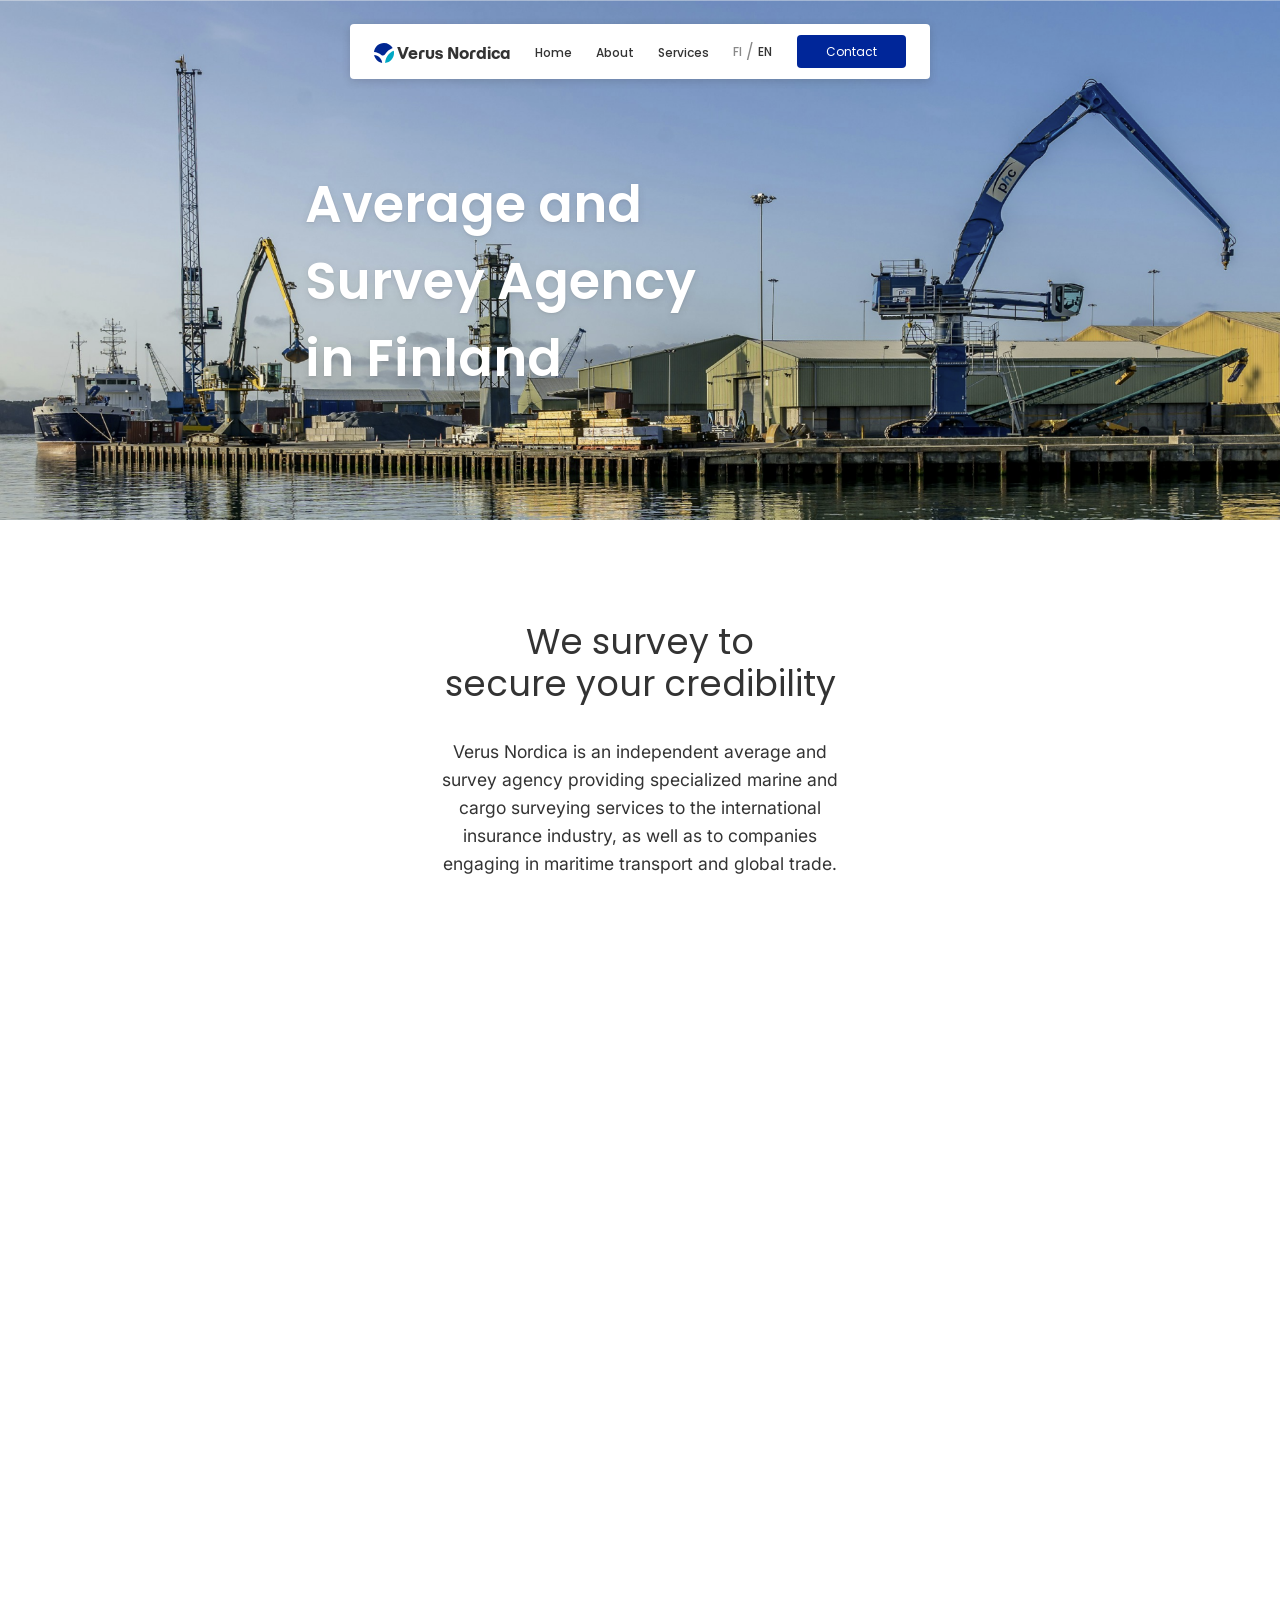
==== index.html @ 5bbdd9f4 "Update Translation Button" ====
<!doctype html>
<html lang="en">

<head>
  <meta charset="UTF-8" />
  <meta name="viewport" content="width=device-width, initial-scale=1.0" />
  <title>Verus Nordica</title>
  <link rel="icon" type="image/x-icon" href="assets/favicon.ico" />
  <link
    href="https://fonts.googleapis.com/css2?family=Inter:wght@400;500;600;700&family=Momo+Trust+Display:wght@400;500;600;700&family=Poppins:wght@200;300;400;500;600;700;800;900&display=swap"
    rel="stylesheet" />
  <link rel="stylesheet" href="styles.css" />
  <script src="js/translations.js"></script>
</head>

<body class="body-main">
  <!-- MOBILE TOP BAR -->
  <div class="mobile-top-bar">
    <span class="mobile-brand">
      <img src="assets/logo.svg" alt="Logo Icon" class="logo-img" />
      <span class="brand-poppins">Verus Nordica</span>
    </span>
    <button class="mobile-menu-toggle" aria-label="Open navigation">
      &#9776;
    </button>
  </div>
  <!-- MOBILE NAVIGATION OVERLAY -->
  <div class="mobile-nav-overlay" id="mobileNavOverlay">
    <div class="mobile-nav-content">
      <button class="mobile-nav-close" aria-label="Close navigation">
        <svg width="36" height="36" viewBox="0 0 36 36" fill="none" xmlns="http://www.w3.org/2000/svg">
          <line x1="10" y1="10" x2="26" y2="26" stroke="white" stroke-width="2" stroke-linecap="round" />
          <line x1="26" y1="10" x2="10" y2="26" stroke="white" stroke-width="2" stroke-linecap="round" />
        </svg>
      </button>
      <ul class="mobile-nav-links">
        <li><a href="index.html" class="mobile-nav-link" data-i18n="nav.home">Home</a></li>
        <li><a href="about.html" class="mobile-nav-link" data-i18n="nav.about">About</a></li>
        <li><a href="services.html" class="mobile-nav-link" data-i18n="nav.services">Services</a></li>
        <li><a href="contact.html" class="mobile-nav-link" data-i18n="nav.contact">Contact</a></li>
        <li class="language-toggle"><a href="#" class="mobile-nav-link" data-lang-toggle="true"
            data-lang="fi">FI</a><span class="lang-divider">/</span><a href="#" class="mobile-nav-link"
            data-lang-toggle="true" data-lang="en">EN</a></li>
      </ul>
    </div>
  </div>
  <!-- DESKTOP NAVIGATION -->
  <nav class="navbar">
    <span class="navbar-brand">
      <img src="assets/logo.svg" alt="Logo Icon" class="logo-img" />
      <span class="brand-poppins">Verus Nordica</span>
    </span>
    <ul class="navbar-links">
      <li><a href="index.html" class="active-link" data-i18n="nav.home">Home</a></li>
      <li><a href="about.html" data-i18n="nav.about">About</a></li>
      <li><a href="services.html" data-i18n="nav.services">Services</a></li>
      <li class="language-toggle"><a href="#" data-lang-toggle="true" data-lang="fi">FI</a><span
          class="lang-divider">/</span><a href="#" data-lang-toggle="true" data-lang="en">EN</a></li>
    </ul>
    <a href="contact.html" class="navbar-contact" data-i18n="nav.contact">Contact</a>
  </nav>

  <!-- HERO SECTION -->
  <section class="hero-image-wrapper" id="top">
    <img src="assets/picture.png" alt="Top Image" class="hero-image" />
    <div class="hero-text-overlay">
      <span class="hero-text" data-i18n="index.heroText">
        Average and<br />
        Survey Agency<br />
        in Finland
      </span>
    </div>
  </section>

  <!-- ABOUT SECTION -->
  <section class="main-body-text" id="about">
    <h1 style="text-align: center" data-i18n="index.aboutTitle">
      We survey to<br />
      secure your credibility
    </h1>
    <p class="about-centered-text" data-i18n="index.aboutIntro">
      Verus Nordica is an independent average and<br />
      survey agency providing specialized marine and<br />
      cargo surveying services to the international<br />
      insurance industry, as well as to companies<br />
      engaging in maritime transport and global trade.
    </p>
    <p data-i18n="index.aboutContent">
      We act as independent surveyors for the benefit <br />
      of our principals, delivering impartial and<br />
      professional assessments
    </p>
    <a href="about.html" class="see-more-btn" style="display: inline-flex; align-items: center; text-decoration: none"
      data-i18n="index.seeMore">
      See More
      <span class="see-more-arrow-wrapper">
        <svg class="see-more-arrow" xmlns="http://www.w3.org/2000/svg" width="18" height="18" viewBox="0 0 24 24"
          fill="none" stroke="#002699" stroke-width="1.7" stroke-linecap="round" stroke-linejoin="round">
          <polyline points="8 5 16 12 8 19" />
        </svg>
      </span>
    </a>
  </section>

  <!-- SERVICES SECTION -->
  <section class="services-section" id="services">
    <h2 data-i18n="index.servicesTitle">Services</h2>
    <p class="services-subtitle" data-i18n="index.servicesSubtitle">
      Experienced professionals offer a wide range of average and survey
      agency services.
    </p>
    <div class="services-list">
      <!-- Service Card 1 -->
      <div class="service-card">
        <img src="assets/image1.png" alt="Survey" class="service-img" />
        <div class="service-info">
          <div class="service-title" data-i18n="services.service1Title">Inspection and Supervision</div>
          <div class="service-desc" data-i18n="services.service1Desc">
            Professional and independent inspection and supervision services
            for cargo and vessel operations. In addition, verify cargo
            condition and quantity prior to loading and offer real-time
            supervision during loading and unloading operations.
          </div>
        </div>
      </div>
      <!-- Service Card 2 -->
      <div class="service-card">
        <div class="service-info">
          <div class="service-title" data-i18n="services.service2Title">Survey</div>
          <div class="service-desc" data-i18n="services.service2Desc">
            Perform comprehensive marine surveys, including: Marine Cargo
            Surveys, P&I (Protection & Indemnity) Surveys, H&M (Hull &
            Machinery) Surveys, Loss Prevention Surveys, Condition Appraisals,
            Casualty Surveys.
          </div>
        </div>
        <img src="assets/image2.png" alt="Inspection" class="service-img" />
      </div>
      <!-- Service Card 3 -->
      <div class="service-card">
        <img src="assets/image3.png" alt="Claims Management" class="service-img" />
        <div class="service-info">
          <div class="service-title" data-i18n="services.service3Title">Claims Management</div>
          <div class="service-desc" data-i18n="services.service3Desc">
            Provide full claims management services, including: Claims
            Settlement, Claims Consulting, Recovery and Subrogation, Salvage
            Sales.
          </div>
        </div>
      </div>
      <!-- Service Card 4 -->
      <div class="service-card">
        <div class="service-info">
          <div class="service-title" data-i18n="services.service4Title">Drug and Alcohol Testing</div>
          <div class="service-desc" data-i18n="services.service4Desc">
            Drug and alcohol testing services for the maritime and transport
            industries. Testing is conducted on-site at shipyards, ports,
            terminals and other operational locations. Services include
            pre-employment screening, random testing and post-incident testing.
          </div>
        </div>
        <img src="assets/image4.png" alt="Drug and Alcohol Testing" class="service-img" />
      </div>
    </div>
    <!-- See More Button -->
    <div class="services-more-btn-wrapper">
      <a href="services.html" class="services-more-btn" style="
            display: inline-flex;
            align-items: center;
            text-decoration: none;
          " data-i18n="index.seeMore">
        See More
        <span class="see-more-arrow-wrapper">
          <svg class="see-more-arrow" xmlns="http://www.w3.org/2000/svg" width="18" height="18" viewBox="0 0 24 24"
            fill="none" stroke="#002699" stroke-width="1.7" stroke-linecap="round" stroke-linejoin="round">
            <polyline points="8 5 16 12 8 19" />
          </svg>
        </span>
      </a>
    </div>
  </section>

  <!-- Footer -->
  <div id="footer-container"></div>
  <script src="js/footer.js"></script>

  <!-- Mobile Menu Script -->
  <script src="js/script.js"></script>
</body>

</html>
---- styles.css ----
/*
====================================================
 Verus-Nordica Main Stylesheet
====================================================

 TABLE OF CONTENTS
 1. General Resets & Utilities
 2. Layout & Structure
 3. Navigation Bar
 4. Hero Section
 5. About Section
 6. Services Section
 7. Feedback Section
 8. Contact Section
 9. Footer
10. Mobile & Responsive Styles
====================================================
*/

.contact-intro-merged {
  max-width: 600px;
  margin-left: auto;
  margin-right: auto;
  text-align: left;
}

.contact-form input.invalid-field,
.contact-form textarea.invalid-field {
  border-color: #d93025 !important;
  box-shadow: inset 0 0 0 1px #d93025;
  background: #fff3f3 !important;
}

.contact-form .field-wrapper {
  position: relative;
}

.contact-form .field-checkmark {
  position: absolute;
  right: 1rem;
  top: 2.4rem;
  font-size: 1rem;
  color: #0f9d58;
  opacity: 0;
  transition: opacity 0.2s ease;
  pointer-events: none;
}

.contact-form input.valid-field,
.contact-form textarea.valid-field {
  box-shadow: inset 0 0 0 1px #0f9d58;
}

.contact-form input.valid-field+.field-checkmark,
.contact-form textarea.valid-field+.field-checkmark {
  opacity: 1;
}

html,
body {
  max-width: 100vw;
  overflow-x: hidden !important;
  box-sizing: border-box;
}

*,
*::before,
*::after {
  box-sizing: inherit;
}

/* ================= 2. Layout & Structure ================= */

@media (max-width: 770px) {
  .contact-info {
    text-align: left !important;
    margin-left: 3.5vw !important;
  }
}

/* ================= 3. Navigation Bar ================= */
.navbar {
  height: 55px;
  align-items: center;
  position: fixed;
  top: 0;
  left: 50%;
  transform: translateX(-50%);
  width: 100%;
  max-width: 580px;
  display: flex;
  justify-content: space-between;
  background: rgba(255, 255, 255);
  padding: 0 1.5rem;
  z-index: 1000;
  border-radius: 4px;
  box-shadow: 0 2px 8px rgba(51, 51, 51, 0.2);
  margin-top: 1.5rem;
}

.navbar-brand {
  font-weight: 700;
  font-size: 1rem;
  margin-top: 0.3rem;
}

.navbar-links {
  display: flex;
  gap: 2rem;
  list-style: none;
  margin: 0;
  padding: 0;
}

.navbar-links li a {
  color: #333333;
  text-decoration: none;
  font-family: "Poppins", "Inter", Arial, Helvetica, sans-serif;
  font-weight: 450;
  font-size: 0.75rem;
  transition:
    background 0.2s,
    color 0.2s;
}

.navbar-lang {
  color: #888;
  font-size: 1.1rem;
  margin-left: 2rem;
  margin-right: 1rem;
  font-weight: 400;
}

.navbar-contact {
  background: #002699;
  color: #fff !important;
  font-weight: 400;
  border: none;
  border-radius: 4px;
  padding: 0.45rem 1.8rem;
  font-size: 1rem;
  text-decoration: none;
  transition: background 0.2s;
  display: inline-block;
}

.navbar-contact:hover {
  background: #012182;
}

.navbar-links li.language-toggle,
.mobile-nav-links li.language-toggle {
  display: flex;
  align-items: center;
  gap: 0.25rem;
}

.navbar-links li.language-toggle a,
.mobile-nav-links li.language-toggle a {
  color: #888;
  font-weight: 500;
}

.navbar-links li.language-toggle a.active,
.mobile-nav-links li.language-toggle a.active {
  color: #333333;
}

.mobile-nav-links li.language-toggle a.active {
  color: #ffffff;
}

.navbar-links li.language-toggle a.inactive,
.mobile-nav-links li.language-toggle a.inactive {
  color: #888;
}

.navbar-links li.language-toggle .lang-divider,
.mobile-nav-links li.language-toggle .lang-divider {
  color: #888;
}

.navbar ul {
  list-style: none;
  margin: 0;
  padding: 0;
  display: flex;
  gap: 1.5rem;
}

.navbar a {
  font-size: 0.75rem;
  font-weight: 400;
  transition: color 0.2s;
}

/* ...existing code... */

@media (max-width: 430px) {
  .contact-intro-merged {
    display: flex;
    flex-direction: column;
    gap: 0.7rem;
    margin-bottom: 1.5rem !important;
  }

  .contact-intro-1,
  .contact-intro-2 {
    display: block;
  }

  .contact-info {
    text-align: left !important;
    margin-left: 3.5vw !important;
  }
}

/* ================= 4. Hero Section ================= */
.hero-image-wrapper {
  position: relative;
  width: 100%;
  max-width: 100%;
  min-width: 0;
  display: block;
  margin: 0 0 2.5rem 0;
  padding: 0;
  overflow: hidden;
  box-sizing: border-box;
  min-height: 420px;
  background: #eaf1f6;
}

.hero-image {
  width: 100%;
  height: clamp(220px, 55vw, 775px);
  object-fit: cover;
  display: block;
  box-sizing: border-box;
}

.hero-text-overlay {
  position: absolute;
  top: 30%;
  left: 30vw;
  transform: translateX(-15%);
  width: 60vw;
  text-align: left;
  max-width: 700px;
  z-index: 5;
  pointer-events: none;
}

.hero-text-overlay span {
  display: inline-block;
  color: #fff;
  font-size: clamp(2rem, 4vw, 3.5rem);
  font-weight: 600;
  padding: 0.2em 0.5em;
  text-align: left;
  word-break: break-word;
  box-sizing: border-box;
  text-shadow:
    0 2px 8px rgba(51, 51, 51, 0.1),
    0 1px 2px rgba(51, 51, 51, 0.1);
}

/* ...existing code... */

/* Ensure main content grows to fill space so footer stays at bottom */
.contact-main {
  flex: 1 0 auto;
}

/* ================= 5. About Section ================= */
.about-centered-text {
  text-align: center;
  max-width: 900px;
  margin: 0 auto 1.5rem auto;
  font-size: 1.35rem;
  line-height: 1.3;
  font-family: "Inter", "Poppins", Arial, Helvetica, sans-serif;
}

/* ...existing code... */

/* Make send-message arrow white on hover */
.send-message-btn:hover .see-more-arrow {
  stroke: #fff !important;
}

/* ================= 6. Services Section ================= */
.services-section {
  background: #ecf8ff;
  position: relative;
  padding: 5rem 0;
  margin: 0;
  width: 100%;
  z-index: 1;
}

.services-section h2,
.services-subtitle {
  max-width: 900px;
  margin-left: auto;
  margin-right: auto;
  text-align: left;
  margin-top: 0;
  box-sizing: border-box;
  padding-left: 0.8rem;
}

.services-section h2 {
  font-size: 2.2rem;
  font-weight: 400;
  margin-bottom: 1.2rem;
  color: #333;
}

.services-subtitle {
  font-size: 1.1rem;
  color: #444;
  margin-bottom: 2rem;
}

.services-list {
  display: flex;
  flex-direction: column;
  gap: 1.5rem;
  max-width: 900px;
  margin: 0 auto 2.5rem auto;
  width: 100%;
  box-sizing: border-box;
}

.service-card {
  background: #fff;
  border-radius: 5px;
  box-shadow: 0 2px 16px 0 rgba(0, 0, 0, 0.07);
  display: flex;
  align-items: center;
  gap: 0.6rem;
  padding: 0.8rem 0.8rem;
  transition: box-shadow 0.2s;
  box-sizing: border-box;
  flex-wrap: nowrap;
}

.service-card:hover {
  box-shadow: 0 4px 24px 0 rgba(0, 0, 0, 0.13);
}

.service-img {
  width: 360px;
  max-width: 40%;
  min-width: 240px;
  height: auto;
  object-fit: cover;
  border-radius: 12px;
  box-shadow: 0 8px 28px rgba(0, 0, 0, 0.08);
  flex-shrink: 0;
  box-sizing: border-box;
}

@media (max-width: 900px) {
  .service-item {
    grid-template-columns: 1fr;
    gap: 1.5rem;
  }

  .service-img {
    width: 100%;
    max-width: 100%;
    min-width: 0;
    height: clamp(180px, 32vw, 360px);
  }
}

.service-info {
  flex: 1 1 0;
  text-align: left;
  margin-left: 1rem;
  max-width: 700px;
}

.service-title {
  font-size: 1.5rem;
  font-weight: 400;
  margin-bottom: 1rem;
  color: #222;
}

.service-dash {
  color: #002699;
  margin: 0 0.3em;
}

.service-desc {
  font-size: 0.8rem;
  color: #444;
  line-height: 1.5;
}

/* the service page css */
.topservicepage {
  background-image: url("assets/Backdrop1.png");
  background-size: cover;
  background-position: center;
  background-repeat: no-repeat;
  min-height: 450px;
}

.topservicepage .tsp-1 {
  max-width: 900px;
  margin: 0 auto;
  padding: 130px 0 100px 0;
}

.tsp-2 {
  font-size: 2.2rem;
  font-weight: 400;
  padding: 0 70px;
  margin: 2rem 0 0 0;
}

.tsp-3 {
  font-size: 1.1rem;
  font-weight: 400;
  margin-top: 20px;
  padding: 0 70px;
  line-height: 1.6;
}

.services-container {
  display: flex;
  flex-wrap: wrap;
  gap: 2rem;
  max-width: 900px;
  margin: 50px auto;
  padding: 0 70px;
  box-sizing: border-box;
}

.service-item {
  display: grid;
  grid-template-columns: 500px 400px;
  gap: 50px;
  align-items: start;
}

.service-text {
  flex: 1;
}

.service-item img {
  width: 100%;
  max-width: 400px;
  height: auto;
  object-fit: cover;
  border-radius: 10px;
  margin-bottom: 2rem;
}

.service-text h2 {
  font-size: 2rem;
  font-weight: 400;
}

.service-text p {
  font-size: 0.8rem;
  font-weight: 300;
}

.service-text ul {
  font-weight: 400;
}

hr {
  border: none;
  height: 2px;
  width: 100%;
  background-color: #ecf8ff;
  margin: 20px 0;
}

/* mobile css for service page */
@media (max-width: 768px) {
  .topservicepage {
    min-height: 390px;
  }

  .topservicepage .tsp-1 {
    padding: 100px 20px;
  }

  .tsp-2 {
    font-size: 1.9rem;
    padding: 0 20px;
    width: 100%;
  }

  .tsp-3 {
    font-size: 1.4rem;
    padding: 0 20px;
    width: 100%;
    text-align: left;
  }

  .services-container {
    margin: 30px 20px;
    max-width: 100%;
    padding: 0 20px;
  }

  .service-item {
    grid-template-columns: 1fr;
    gap: 20px;
  }

  .service-item img {
    width: 100%;
    max-width: 400px;
    height: auto;
    justify-self: center;
  }

  .service-text h2 {
    font-size: 1.7rem !important;
  }

  .service-text p,
  .service-text ul {
    font-size: 1rem !important;
    width: 100%;
    text-align: left;
  }

  hr {
    width: 100%;
  }
}

/* the about page css */
.topaboutpage {
  background-image: url("assets/Backdrop2.png");
  background-size: cover;
  background-position: center;
  background-repeat: no-repeat;
  min-height: 600px;
}

.topaboutpage .tsp-1 {
  max-width: 900px;
  margin: 0 auto;
  padding: 130px 0 100px 0;
}

.carousel {
  width: 100%;
  overflow: hidden;
  padding: 0;
  margin-top: -150px;
  position: relative;
  z-index: 2;
}

.carousel-track {
  display: flex;
  gap: 50px;
  width: max-content;
  animation: scroll 30s linear infinite;
}

.carousel-track img {
  width: 35vw;
  height: 50vh;
  object-fit: cover;
  border-radius: 10px;
  flex-shrink: 0;
}

@keyframes scroll {
  from {
    transform: translateX(0);
  }

  to {
    transform: translateX(calc(-50% - 5px));
  }
}

.tpa-1 {
  font-size: 1.1rem;
  font-weight: 400;
  padding: 70px 0 70px 0;
  line-height: 1.6;
  max-width: 600px;
  margin: 0 auto;
}

.info {
  background: #ecf8ff;
  max-width: 700px;
  margin: 0 auto;
  border-radius: 5px;
  padding: 30px;
}

.info h2 {
  font-size: 1.7rem;
  font-weight: 400;
  text-align: center;
  margin-bottom: 3rem;
}

.info-grid {
  display: grid;
  grid-template-columns: 150px 1fr;
  gap: 15px 100px;
  padding-left: 35px;
  max-width: 600px;
  margin-bottom: 2rem;
}

.label {
  text-align: left;
  font-weight: 400;
  display: flex;
  align-items: center;
  gap: 1rem;
}

.info-icon {
  flex-shrink: 0;
}

.value {
  text-align: right;
  font-weight: 400;
}

.tpa-2 {
  max-width: 700px;
  margin: 0 auto;
  padding: 70px 0 10px 0;
  font-size: 2.2rem;
  font-weight: 400;
}

.section-img {
  width: 100%;
  max-width: 500px;
  height: auto;
  object-fit: cover;
  border-radius: 10px;
  display: block;
  margin: 0 auto;
  padding: 20px 0;
}

.info-1 {
  max-width: 700px;
  margin: 0 auto;
  padding: 20px;
  padding-bottom: 60px;
}

/* mobile css for about page */
@media (max-width: 768px) {
  .topaboutpage {
    min-height: 450px;
  }

  .topaboutpage .tsp-1 {
    padding: 100px 20px 60px;
    text-align: left;
  }

  .tsp-2 {
    font-size: 2rem;
  }

  .tsp-3 {
    font-size: 1rem;
    line-height: 1.6;
  }

  .carousel {
    margin-top: -80px;
  }

  .carousel-track {
    gap: 20px;
    margin-top: 4rem;
  }

  .carousel-track img {
    width: 80vw;
    height: 250px;
  }

  .tpa-1 {
    font-size: 1.1rem;
    padding: 50px 20px;
    text-align: left;
    min-width: 380px;
  }

  .info {
    margin: 0 20px;
    padding: 25px 20px;
  }

  .info h2 {
    font-size: 1.4rem;
  }

  .info-grid {
    grid-template-columns: 1fr;
    gap: 8px;
    padding-left: 0;
  }

  .label,
  .value {
    text-align: left;
  }

  .label {
    font-weight: 400;
    margin-top: 10px;
  }

  .tpa-2 {
    padding: 60px 20px 30px;
    font-size: 1.8rem;
  }

  .section-img {
    max-width: calc(100% - 40px);
  }

  .info-1 {
    padding: 20px;
    padding-bottom: 60px;
  }
}

/* ================= CONTACT PAGE RESPONSIVE STYLES ================= */
@media (max-width: 770px) {
  .contact-section {
    padding: 80px 0 40px 0 !important;
    max-width: 98vw !important;
    margin: 0 1vw !important;
  }

  .contact-form {
    padding: 1rem !important;
    gap: 0.8rem !important;
  }

  .contact-form>div[style*="display: flex;"][style*="gap: 1rem;"] {
    flex-direction: column !important;
    gap: 0.5rem !important;
  }

  .contact-form input,
  .contact-form textarea {
    font-size: 1rem !important;
    padding: 0.6rem !important;
    font-family: "Poppins", "Inter", Arial, Helvetica, sans-serif !important;
  }

  .send-message-btn {
    min-width: 180px !important;
    width: 180px !important;
    max-width: 180px !important;
    font-size: 1rem !important;
    padding: 0.7rem 1.2rem !important;
  }

  .contact-section h1 {
    font-size: clamp(2rem, 9vw, 2.8rem) !important;
    text-align: left !important;
    margin-left: 0.5vw !important;
  }
}

/* ...existing code... */

.contact-section p {
  font-size: 1.1rem !important;
  width: 95vw !important;
  margin: 0 auto 1.2rem auto !important;
}

/* ================= 8. Contact Section ================= */

@media (max-width: 430px) {
  .contact-section {
    padding: 60px 0 35px 0 !important;
  }

  .contact-form {
    padding: 0.5rem !important;
  }

  .send-message-btn {
    display: flex !important;
    align-items: center !important;
    justify-content: center !important;
    position: relative !important;
    width: 260px !important;
    min-width: 170px !important;
    max-width: 260px !important;
    margin-left: auto !important;
    margin-right: auto !important;
    border: 1.5px solid #002699 !important;
    background: #fff !important;
    color: #333333 !important;
    font-size: 0.7rem !important;
    font-weight: 500 !important;
    font-family: "Poppins", "Inter", Arial, Helvetica, sans-serif !important;
    cursor: pointer !important;
    transition:
      background 0.2s,
      color 0.2s !important;
    padding: 0.85rem 2.5rem !important;
    box-sizing: border-box !important;
    border-radius: 3px !important;
  }

  .contact-section h1 {
    font-size: clamp(2rem, 9vw, 2.8rem) !important;
    text-align: left !important;
    margin-left: 2.5vw !important;
  }
}

/* ================= 9. Footer ================= */

.send-message-btn {
  display: flex;
  align-items: center;
  justify-content: center;
  margin: 0 auto 0 auto;
  padding: 0.85rem 2.5rem;
  background: #fff;
  color: #333333;
  border: 1.5px solid #002699;
  border-radius: 3px;
  font-size: 0.7rem;
  font-weight: 500;
  font-family: "Poppins", "Inter", Arial, Helvetica, sans-serif;
  cursor: pointer;
  transition:
    background 0.2s,
    color 0.2s;
  position: relative;
  width: 260px;
}

.send-message-btn:hover {
  background: #002699;
  color: #fff;
}

/* ================= 10. Mobile & Responsive Styles ================= */

/* ===== Mobile Navigation Overlay (Full Screen Blue) ===== */
.mobile-nav-overlay {
  display: flex;
  position: fixed;
  top: 0;
  left: 0;
  width: 100vw;
  height: 100vh;
  background: rgba(30, 42, 176, 0.92);
  z-index: 3000;
  transition:
    opacity 0.3s ease,
    visibility 0.3s ease;
  opacity: 0;
  visibility: hidden;
  pointer-events: none;
  align-items: center;
  justify-content: center;
}

.mobile-nav-overlay.active {
  opacity: 1;
  visibility: visible;
  pointer-events: auto;
}

.mobile-nav-content {
  background: transparent;
  width: 100vw;
  height: 100vh;
  display: flex;
  flex-direction: column;
  align-items: center;
  justify-content: center;
  padding: 0;
  box-shadow: none;
  animation: none;
}

.mobile-nav-close {
  background: none;
  border: none;
  position: absolute;
  top: 0.7rem;
  right: 1.1rem;
  cursor: pointer;
  z-index: 3100;
  padding: 0.35rem 0 1.3rem 1.4rem;
  display: flex;
  align-items: center;
  justify-content: center;
  width: 55px;
  height: 52px;
}

.mobile-nav-close svg {
  display: block;
  width: 36px;
  height: 36px;
}

.mobile-nav-links {
  list-style: none;
  padding: 0;
  margin: 0 0 16rem 0;
  display: flex;
  flex-direction: column;
  gap: 3rem;
  align-items: center;
  justify-content: center;
}

.mobile-nav-links li a {
  color: #fff;
  text-decoration: none;
  font-size: 1.3rem;
  font-family: "Poppins", "Inter", Arial, Helvetica, sans-serif;
  font-weight: 350;
  letter-spacing: 0.01em;
  padding: 0.7rem 2.5rem;
  border-radius: 8px;
  transition:
    background 0.2s,
    color 0.2s;
  text-align: center;
}

.mobile-nav-links li a:hover {
  background: rgba(255, 255, 255, 0.12);
  color: #e0e6ff;
}

@media (min-width: 771px) {
  .mobile-nav-overlay {
    display: none !important;
  }
}

/* ===== Static Mobile Top Bar ===== */
.mobile-top-bar {
  display: none;
  position: fixed;
  top: 0;
  left: 0;
  right: 0;
  width: 100vw;
  z-index: 2001;
  /* Ensure it stays above all content */
}

@media (max-width: 770px) {
  .mobile-top-bar {
    display: flex;
    align-items: center;
    justify-content: space-between;
    position: absolute;
    top: 0;
    left: 0;
    width: 100vw;
    height: 56px;
    background: #fff;
    z-index: 2001;
    box-shadow: 0 2px 8px rgba(0, 0, 0, 0.04);
    padding: 0 1rem;
    border-bottom: 1px solid #e5e5e5;
  }

  .mobile-top-bar .mobile-brand {
    display: flex;
    align-items: center;
    font-weight: 600;
    font-size: 1.1rem;
    color: #333333;
    gap: 0.2em;
  }

  .mobile-top-bar .logo-img {
    height: 1.6em;
    margin-bottom: -0.01rem;
  }

  .mobile-menu-toggle {
    display: block;
    background: none;
    border: none;
    font-size: 1.55rem;
    cursor: pointer;
    color: #232fae;
    margin-left: 0.5rem;
    /* Move icon to the left */
  }

  .navbar {
    display: none !important;
  }

  body {
    padding-top: 56px;
  }
}

html {
  scroll-behavior: smooth;
  height: 100%;
}

/* Body main color */
body.body-main {
  color: #333;
  font-family: "Poppins", "Inter", Arial, Helvetica, sans-serif;
  min-height: 100vh;
  display: flex;
  flex-direction: column;
}

/* Center main about text as in reference image */
.about-centered-text {
  text-align: center;
  max-width: 900px;
  margin: 0 auto 1.5rem auto;
  font-size: 1.35rem;
  line-height: 1.3;
  font-family: "Inter", "Poppins", Arial, Helvetica, sans-serif;
}

/* Logo image in nav */
.logo-img {
  vertical-align: middle;
  margin-bottom: 0.2rem;
  height: 20px;
  width: auto;
}

/* Services more button wrapper */
.services-more-btn-wrapper {
  display: flex;
  justify-content: center;
  width: 100%;
  margin-bottom: 1rem;
}

/* Footer brand and logo */

.footer-brand {
  display: flex;
  align-items: center;
  gap: 0.2em;
}

/* Mobile-specific footer-brand margin */
@media (max-width: 600px) {
  .footer-brand {
    margin-left: 4rem !important;
  }
}

.footer-logo-img {
  height: 20px;
  width: auto;
  vertical-align: middle;
}

.footer-brand-white {
  color: white;
}

@media (max-width: 770px) {
  p {
    width: 65%;
    margin-left: auto;
    margin-right: auto;
  }
}

/* Hide mobile nav by default, show only on mobile */
.navbar-mobile {
  display: none;
}

/* ================= MOBILE & RESPONSIVE STYLES ================= */
/* All mobile/responsive media queries are grouped here for clarity. */

@media (max-width: 770px) {
  .footer-content {
    justify-content: center;
    align-items: center;
    text-align: center;
    padding-left: 0;
  }

  .footer-left {
    align-items: center;
    justify-content: center;
    text-align: center;
  }

  .footer-links {
    display: flex !important;
    flex-direction: row !important;
    gap: 1.2rem !important;
    justify-content: center !important;
    width: 100%;
    padding: 0;
    margin: 0.2rem 0 0.2rem 0;
  }

  .footer-links li {
    margin: 0;
  }

  .footer-brand {
    justify-content: center;
    align-items: center;
    text-align: center;
    width: 100%;
  }

  .navbar {
    display: none !important;
  }

  .hero-image-wrapper {
    flex-direction: column;
    align-items: stretch;
    margin-bottom: 0.5rem;
  }

  .hero-image {
    width: 100vw;
    max-width: 100vw;
    height: clamp(260px, 80vw, 480px);
    object-fit: cover;
    display: block;
  }

  .navbar-links {
    flex-direction: column;
    background: #fff;
    position: fixed;
    top: 56px;
    left: 0;
    width: 100vw;
    box-shadow: 0 2px 8px rgba(0, 0, 0, 0.08);
    border-radius: 0;
    z-index: 2000;
    display: none;
    padding: 1rem 0 0 0;
    margin: 0;
    border-bottom: 1px solid #e5e5e5;
  }

  .navbar-links.active {
    display: flex;
  }

  .navbar-links li {
    width: 100vw;
    text-align: center;
    padding: 0.7rem 0;
  }

  .navbar-contact {
    width: 100vw;
    margin-top: 0.5rem;
    text-align: center;
    padding: 0.7rem 0;
    font-size: 1.1rem;
  }

  .navbar-toggle {
    display: block;
    background: none;
    border: none;
    font-size: 2rem;
    cursor: pointer;
    color: #232fae;
    margin-left: auto;
    margin-top: 0.5rem;
  }

  .navbar-overlay {
    display: none !important;
    position: static;
    left: 0;
    transform: none;
    max-width: 100vw;
    width: 100vw;
    top: 0;
    margin-top: 0;
  }
}

/* Hide mobile line break by default (desktop/tablet) */
.mobile-br {
  display: none;
}

/* Offset for About section anchor to prevent navbar overlap */
#about {
  scroll-margin-top: 100px;
}

@media (max-width: 600px) {
  p {
    font-size: 14px;
    line-height: 1.3;
    margin: 10px 0;
    padding: 0 8px;
    text-align: center;
  }

  .hero-image-wrapper {
    min-height: 180px;
  }

  .mobile-br {
    display: inline;
  }

  .feedback-title {
    text-align: left !important;
    display: block;
    white-space: pre-line;
    padding-left: 1rem;
    max-width: 100vw;
    font-size: 1.4rem;
  }

  /* Force line break at 'Feedback' for the header */
  .feedback-title br {
    display: initial;
  }

  .feedback-list {
    flex-direction: column !important;
    align-items: flex-start !important;
    gap: 1.5rem !important;
    padding-left: 1rem !important;
    margin-left: 0 !important;
    margin-right: 0 !important;
    width: 100% !important;
    box-sizing: border-box !important;
    max-width: 100vw !important;
  }

  .feedback-card {
    text-align: left !important;
    align-items: flex-start !important;
    width: 100% !important;
    box-sizing: border-box !important;
    margin-left: 0 !important;
    margin-right: 0 !important;
    max-width: 100vw !important;
  }

  .feedback-text {
    max-width: 100vw !important;
    width: 100% !important;
    word-break: normal;
    white-space: normal;
    hyphens: auto;
  }

  .hero-text-overlay {
    position: absolute !important;
    top: 50% !important;
    left: 50% !important;
    transform: translate(-50%, -50%) !important;
    width: 90vw !important;
    max-width: 98vw !important;
    text-align: center !important;
    padding: 0 2vw !important;
    z-index: 20 !important;
    pointer-events: none !important;
    display: block !important;
  }

  .hero-text-overlay span {
    font-size: 2.2rem !important;
    padding: 0.5em 0.5em !important;
    text-align: center !important;
    color: #fff !important;
    text-shadow:
      0 2px 8px rgba(51, 51, 51, 0.3),
      0 1px 2px rgba(51, 51, 51, 0.2) !important;
  }

  .main-body-text {
    margin-top: 2.5rem;
    padding: 1.2rem 0.5rem 1.5rem 0.5rem;
    border-radius: 1rem;
  }

  .main-body-text h1 {
    font-size: clamp(1.3rem, 7vw, 2rem);
  }

  .main-body-text p {
    font-size: 1.08rem;
    line-height: 1.6;
    max-width: 98vw;
    margin-left: auto;
    margin-right: auto;
    text-align: center;
    display: block;
    white-space: normal;
  }

  .feedback-text {
    text-align: left !important;
  }

  footer.footer {
    width: 100vw;
    max-width: 100vw;
    border-radius: 0;
    padding-left: 0;
    padding-right: 0;
    margin-top: auto;
  }

  .footer-content {
    justify-content: flex-start;
    align-items: flex-start;
    text-align: left;
    padding-left: 1.2rem;
  }

  .footer-left {
    flex-direction: column;
    align-items: flex-start;
    gap: 0.7rem;
    min-width: 0;
    width: 100%;
  }

  .footer-brand {
    justify-content: flex-start;
    align-items: center;
    text-align: left;
    width: 100%;
    margin-left: 5rem;
  }

  .footer-info-wrapper {
    justify-content: flex-start;
    align-items: flex-start;
    width: 100%;
  }

  .footer-info {
    text-align: left !important;
    align-items: flex-start !important;
    width: 100%;
    display: flex;
    flex-direction: column;
  }

  .hero-image {
    width: 100%;
    height: clamp(180px, 60vw, 350px);
  }

  .feedback-card {
    position: relative;
  }

  .feedback-card:not(:last-child)::after {
    content: "";
    display: block;
    width: 95%;
    height: 1.5px;
    background: #eaf1f6;
    margin: 2rem auto 2rem auto;
    border-radius: 1px;
  }
}

@media (max-width: 700px) {
  .send-message-btn {
    width: 170px;
    min-width: 170px;
    max-width: 100%;
    display: flex;
    align-items: center;
    justify-content: center;
    padding: 0.85rem 2.5rem;
    font-size: 0.7rem;
    margin-left: auto;
    margin-right: auto;
  }

  .service-card {
    flex-direction: column;
    align-items: flex-start;
    gap: 0.8rem;
    padding: 1rem 0.7rem;
    width: 100%;
    max-width: 100vw;
    overflow-x: hidden;
    box-sizing: border-box;
  }

  .service-img {
    width: 100%;
    height: 160px;
    max-width: 400px;
    margin: 0 auto;
    box-sizing: border-box;
    display: block;
  }

  .service-info {
    width: 100%;
    box-sizing: border-box;
    text-align: left;
    margin-left: 0;
    margin-top: 1rem;
    margin-bottom: 1rem;
    margin-right: 0.5rem;
  }

  .services-list {
    overflow-x: hidden;
  }
}

@media (max-width: 1100px) {
  .feedback-list {
    flex-direction: column;
    align-items: stretch;
    gap: 1.5rem;
    margin-left: auto;
    margin-right: auto;
  }

  .services-list {
    padding-left: 0.5rem;
    padding-right: 0.5rem;
  }
}

@media (max-width: 900px) {
  .footer-content {
    flex-direction: column;
    align-items: center;
    gap: 2rem;
    padding: 0 2vw;
  }

  .footer-left {
    flex-direction: column;
    align-items: center;
    gap: 1.5rem;
  }

  .footer-info-wrapper {
    justify-content: center;
  }

  .footer-center {
    align-items: center;
    text-align: center;
  }

  .footer-links {
    flex-direction: column;
    gap: 0.7rem;
  }
}

@media (max-width: 430px) {
  .navbar {
    padding: 0.2rem 0.2rem;
  }

  .navbar-brand {
    font-size: 1rem;
  }

  .navbar-contact {
    font-size: 1rem;
    padding: 0.5rem 0;
  }

  .footer {
    font-size: 0.8rem;
    padding: 1rem 0 0.7rem 0;
  }

  .footer-brand {
    font-size: 1rem;
  }
}

@media (min-width: 769px) {
  .navbar-toggle {
    display: none;
  }

  .navbar-links {
    display: flex !important;
    position: static;
    flex-direction: row;
    width: auto;
    background: none;
    box-shadow: none;
  }

  .navbar-contact {
    margin-top: 0;
    width: auto;
    text-align: left;
  }
}

@media (max-width: 800px) {
  .hero-text-overlay {
    top: 50%;
    left: 8vw;
    width: 84vw;
    max-width: 98vw;
    text-align: left;
    padding: 0 1vw;
  }

  .hero-text-overlay span {
    font-size: 1rem;
    padding: 0.5em 0.5em;
    text-align: left;
  }

  .navbar {
    position: static !important;
    flex-wrap: wrap;
    height: auto;
    padding: 0.5rem 1rem;
    flex-direction: column;
    align-items: flex-start;
    min-width: 0;
    width: 100vw;
    max-width: 100vw;
    margin-top: 0;
    box-shadow: none;
  }

  .navbar-overlay {
    position: static;
    left: 0;
    transform: none;
    max-width: 100vw;
    width: 100vw;
    top: 0;
    margin-top: 0;
  }

  .navbar-links {
    flex-direction: column;
    gap: 0.5rem;
    width: 100%;
    margin-top: 0.5rem;
  }

  .navbar-contact {
    width: 100%;
    margin-top: 0.5rem;
    text-align: center;
  }
}

/* Feedback Section */
.feedback-section {
  background: #fff;
  padding: 2.5rem 0 3rem 0;
  width: 100%;
  box-sizing: border-box;
  display: flex;
  flex-direction: column;
  align-items: center;
}

.feedback-title {
  font-size: 2.2rem;
  font-weight: 400;
  text-align: left;
  margin-bottom: 1.2rem;
  color: #333;
  font-family: "Poppins", "Inter", Arial, Helvetica, sans-serif;
  margin-left: auto;
  margin-right: auto;
  padding-left: 1.5rem;
  max-width: 865px;
  width: 100%;
  box-sizing: border-box;
}

@media (max-width: 600px) {
  .hero-image-wrapper {
    min-height: 180px;
  }

  .hero-text-overlay {
    position: absolute !important;
    top: 55% !important;
    left: 32% !important;
    transform: translate(-50%, -50%) !important;
    width: 60vw !important;
    max-width: 98vw !important;
    text-align: center !important;
    padding: 0 2vw !important;
    z-index: 20 !important;
    pointer-events: none !important;
    display: block !important;
  }

  .hero-text-overlay span {
    font-size: clamp(2rem, 9vw, 2.8rem) !important;
    padding: 0.5em 0.5em !important;
    text-align: left !important;
    color: #fff !important;
    text-shadow:
      0 2px 8px rgba(51, 51, 51, 0.3),
      0 1px 2px rgba(51, 51, 51, 0.2) !important;
  }
}

.feedback-list {
  display: flex;
  flex-direction: row;
  justify-content: flex-start;
  align-items: stretch;
  gap: 1.1rem;
  max-width: 865px;
  margin: 0 auto;
  padding-left: 1.5rem;
  box-sizing: border-box;
  margin-top: 0.2rem;
}

.feedback-card {
  background: none;
  box-shadow: none;
  border-radius: 0;
  padding: 0;
  max-width: 350px;
  min-width: 260px;
  display: flex;
  flex-direction: column;
  align-items: flex-start;
  text-align: left;
  font-family: "Poppins", "Inter", Arial, Helvetica, sans-serif;
  margin-bottom: 0;
}

.feedback-text {
  font-size: 0.8rem;
  color: #222;
  margin-bottom: 1.5rem;
  font-family: "Poppins", "Inter", Arial, Helvetica, sans-serif;
  font-weight: 400;
  line-height: 1.4;
  text-align: left;
}

.feedback-client {
  display: flex;
  align-items: center;
  gap: 1.2rem;
  margin-top: auto;
}

.feedback-img {
  width: 46px;
  height: 46px;
  border-radius: 50%;
  object-fit: cover;
  border: none;
  background: #eaeaea;
}

.feedback-name {
  font-size: 0.85rem;
  color: #222;
  font-weight: 400;
  font-family: "Poppins", "Inter", Arial, Helvetica, sans-serif;
  letter-spacing: 0.01em;
}

@media (max-width: 1100px) {
  .feedback-list {
    flex-direction: column;
    align-items: center;
    /* Center cards horizontally */
    gap: 1.5rem;
    padding-left: 0;
    /* Remove left padding for centering */
  }

  .feedback-title {
    text-align: left;
    margin-right: 0;
    margin-left: auto;
    padding-left: 1.5rem;
    max-width: 100%;
  }
}

/* Services Section */
.services-section {
  background: #ecf8ff;
  position: relative;
  padding: 5rem 0;
  margin: 0;
  width: 100%;
  z-index: 1;
}

.services-section h2,
.services-subtitle {
  max-width: 900px;
  margin-left: auto;
  margin-right: auto;
  text-align: left;
  margin-top: 0;
  box-sizing: border-box;
  padding-left: 0.8rem;
}

.services-section h2 {
  font-size: 2.2rem;
  font-weight: 400;
  margin-bottom: 1.2rem;
  color: #333;
}

.services-subtitle {
  font-size: 1.1rem;
  color: #444;
  margin-bottom: 2rem;
}

@media (max-width: 700px) {

  .services-section h2,
  .services-subtitle {
    padding-left: 1.2rem;
    padding-right: 1.2rem;
    box-sizing: border-box;
    width: 100%;
    margin-left: 0;
    margin-right: 0;
    max-width: 100vw;
  }

  .services-section h2 {
    text-align: left;
  }

  .services-subtitle {
    text-align: left;
  }
}

.services-list {
  display: flex;
  flex-direction: column;
  gap: 1.5rem;
  max-width: 900px;
  margin: 0 auto 2.5rem auto;
  width: 100%;
  box-sizing: border-box;
}

.service-card {
  background: #fff;
  border-radius: 5px;
  box-shadow: 0 2px 16px 0 rgba(0, 0, 0, 0.07);
  display: flex;
  align-items: center;
  gap: 0.6rem;
  padding: 0.8rem 0.8rem;
  transition: box-shadow 0.2s;
  box-sizing: border-box;
  flex-wrap: nowrap;
}

.service-card:hover {
  box-shadow: 0 4px 24px 0 rgba(0, 0, 0, 0.13);
}

.service-img {
  width: 210px;
  min-width: 210px;
  height: 150px;
  object-fit: cover;
  border-radius: 2px;
  flex-shrink: 0;
  box-sizing: border-box;
}

.service-info {
  flex: 1 1 0;
  text-align: left;
  margin-left: 1rem;
  max-width: 700px;
}

.service-title {
  font-size: 1.5rem;
  font-weight: 400;
  margin-bottom: 1rem;
  color: #222;
}

.service-dash {
  color: #002699;
  margin: 0 0.3em;
}

.service-desc {
  font-size: 0.8rem;
  color: #444;
  line-height: 1.5;
}

@media (max-width: 600px) {
  .feedback-card {
    position: relative;
  }

  .feedback-card:not(:last-child)::after {
    content: "";
    display: block;
    width: 90%;
    height: 1px;
    background: #d7f1ff;
    margin-left: 0.5rem;
    margin-right: 1rem;
    margin-top: 3rem;
    margin-bottom: 1rem;
  }
}

.see-more-btn,
.services-more-btn {
  display: inline-block;
  min-width: 260px;
  margin: 0 auto 0 auto;
  padding: 0.85rem 2.5rem;
  background: #fff;
  color: #333333;
  border: 1.5px solid #002699;
  border-radius: 3px;
  font-size: 0.7rem;
  font-weight: 500;
  font-family: "Poppins", "Inter", Arial, Helvetica, sans-serif;
  cursor: pointer;
  transition:
    background 0.2s,
    color 0.2s;
}

.see-more-btn:hover,
.services-more-btn:hover {
  background: #002699;
  color: #fff;
}

.see-more-btn .chevron,
.services-more-btn .chevron {
  display: inline-block;
  vertical-align: middle;
  margin-left: 0.7em;
  width: 1.3em;
  height: 1.3em;
}

.services-more-btn .arrow {
  margin-left: 0.7em;
  font-size: 1.2em;
}

@media (max-width: 1100px) {
  .feedback-list {
    flex-direction: column;
    align-items: stretch;
    gap: 1.5rem;
    margin-left: auto;
    margin-right: auto;
  }

  .services-list {
    padding-left: 0.5rem;
    padding-right: 0.5rem;
  }

  .feedback-list {
    align-items: center;
    padding-left: 0;
  }

  .feedback-title {
    text-align: left;
    margin-right: 0;
    margin-left: auto;
    padding-left: 1.5rem;
    max-width: 100%;
  }
}

@media (max-width: 700px) {
  .service-card {
    flex-direction: column;
    align-items: flex-start;
    gap: 0.8rem;
    padding: 1rem 0.7rem;
    width: 100%;
    max-width: 100vw;
    overflow-x: hidden;
    box-sizing: border-box;
  }

  .service-img {
    width: 100%;
    height: 160px;
    max-width: 400px;
    margin: 0 auto;
    box-sizing: border-box;
    display: block;
  }

  .service-info {
    width: 100%;
    box-sizing: border-box;
    text-align: left;
    margin-left: 0;
    margin-top: 1rem;
    margin-bottom: 1rem;
    margin-right: 0.5rem;
  }

  .services-list {
    overflow-x: hidden;
  }
}

/* main body text section */
.main-body-text {
  padding: 0 1.5rem;
  text-align: center;
  color: #333;
  font-family: "Poppins", "Inter", Arial, Helvetica, sans-serif;
  max-width: 900px;
  margin-left: auto;
  margin-right: auto;
  margin-bottom: 7rem;
  margin-top: 2rem;
}

@media (max-width: 600px) {
  .main-body-text {
    margin-top: 2.5rem;
    padding: 1.2rem 0.5rem 1.5rem 0.5rem;
    border-radius: 1rem;
  }

  .main-body-text h1 {
    font-size: clamp(1.3rem, 7vw, 2rem);
  }

  .main-body-text p {
    font-size: 1rem;
    line-height: 1.25;
    max-width: 22em;
    margin-left: auto;
    margin-right: auto;
    text-align: center;
    display: block;
    white-space: normal;
    margin-bottom: 0.8rem;
  }

  .feedback-text {
    text-align: left;
  }
}

.main-body-text h1 {
  font-size: 2.2rem !important;
  font-weight: 400;
  margin-bottom: 2rem;
  line-height: 1.2;
}

.main-body-text p {
  font-size: 1.1rem;
  font-weight: 400;
  line-height: 1.6;
  margin: 0 auto;
  max-width: 100%;
  margin-bottom: 2rem;
}

html,
body {
  height: 100%;
  min-height: 100vh;
  margin: 0;
  padding: 0;
  font-family: "Poppins", "Inter", "Segoe UI", Arial, Helvetica, sans-serif;
}

.brand-poppins {
  font-family:
    "Momo Trust Display", "Poppins", Arial, Helvetica, sans-serif !important;
  font-weight: 100;
}

/* hero image overlay text */
.hero-text-overlay {
  position: absolute;
  top: 30%;
  left: 30vw;
  transform: translateX(-15%);
  width: 60vw;
  text-align: left;
  max-width: 700px;
  z-index: 5;
  pointer-events: none;
}

.hero-text-overlay span {
  display: inline-block;
  color: #fff;
  font-size: clamp(2rem, 4vw, 3.5rem);
  font-weight: 600;
  padding: 0.2em 0.5em;
  text-align: left;
  word-break: break-word;
  box-sizing: border-box;
  text-shadow:
    0 2px 8px rgba(51, 51, 51, 0.1),
    0 1px 2px rgba(51, 51, 51, 0.1);
}

@media (max-width: 800px) {
  .hero-text-overlay {
    top: 50%;
    left: 8vw;
    transform: translateX(-8%);
    width: 84vw;
    max-width: 98vw;
    text-align: left;
    padding: 0 1vw;
  }

  .hero-text-overlay span {
    font-size: clamp(1.2rem, 7vw, 2.2rem);
    padding: 0.5em 0.5em;
    text-align: left;
  }
}

/* navigation bar */
.container {
  width: 640px;
  max-width: 100%;
  margin: 0 auto;
  padding: 0 1rem;
}

.feedback-text {
  text-align: left !important;
}

/* hero image */
.hero-image-wrapper {
  position: relative;
  width: 100%;
  max-width: 100%;
  min-width: 0;
  display: block;
  margin: 0 0 2.5rem 0;
  padding: 0;
  overflow: hidden;
  box-sizing: border-box;
  min-height: 420px;
  background: #eaf1f6;
}

@media (min-width: 1200px) {
  .hero-image-wrapper {
    min-height: 520px;
  }

  .hero-image {
    height: 520px;
  }
}

.hero-image {
  width: 100%;
  height: clamp(220px, 55vw, 775px);
  object-fit: cover;
  display: block;
  box-sizing: border-box;
}

.feedback-list {
  align-items: flex-start !important;
}

.feedback-card {
  text-align: left !important;
  align-items: flex-start !important;
}

/* responsive hero image for small screens */
@media (max-width: 600px) {
  .hero-image {
    width: 100%;
    height: clamp(180px, 60vw, 350px);
  }
}

.hero-navbar-overlay {
  position: absolute;
  top: 0;
  left: 0;
  width: 100vw;
  display: flex;
  justify-content: center;
  align-items: flex-start;
  z-index: 10;
  height: 100%;
  pointer-events: none;
}

.hero-navbar-overlay .container {
  pointer-events: auto;
}

.navbar {
  height: 55px;
  align-items: center;
  position: fixed;
  top: 0;
  left: 50%;
  transform: translateX(-50%);
  width: 100%;
  max-width: 580px;
  display: flex;
  justify-content: space-between;
  background: rgba(255, 255, 255);
  padding: 0 1.5rem;
  z-index: 1000;
  border-radius: 4px;
  box-shadow: 0 2px 8px rgba(51, 51, 51, 0.2);
  margin-top: 1.5rem;
}

/* overlay style for navbar on hero image */
.navbar-overlay {
  position: absolute;
  top: 24px;
  left: 50%;
  transform: translateX(-50%);
  width: 100%;
  max-width: 565px;
  z-index: 1000;
  margin-top: 0;
}

@media (max-width: 800px) {
  .navbar {
    position: static !important;
    flex-wrap: wrap;
    height: auto;
    padding: 0.5rem 1rem;
    flex-direction: column;
    align-items: flex-start;
    min-width: 0;
    width: 100vw;
    max-width: 100vw;
    margin-top: 0;
    box-shadow: none;
  }

  .navbar-overlay {
    position: static;
    left: 0;
    transform: none;
    max-width: 100vw;
    width: 100vw;
    top: 0;
    margin-top: 0;
  }

  .navbar-links {
    flex-direction: column;
    gap: 0.5rem;
    width: 100%;
    margin-top: 0.5rem;
  }

  .navbar-contact {
    width: 100%;
    margin-top: 0.5rem;
    text-align: center;
  }
}

.navbar-brand {
  font-weight: 700;
  font-size: 1rem;
  margin-top: 0.3rem;
}

.navbar-links {
  display: flex;
  gap: 2rem;
  list-style: none;
  margin: 0;
  padding: 0;
}

.navbar-links li a {
  color: #333333;
  text-decoration: none;
  font-family: "Poppins", "Inter", Arial, Helvetica, sans-serif;
  font-weight: 450;
  font-size: 0.75rem;
  transition:
    background 0.2s,
    color 0.2s;
}

.navbar-lang {
  color: #888;
  font-size: 1.1rem;
  margin-left: 2rem;
  margin-right: 1rem;
  font-weight: 400;
}

.navbar-contact {
  background: #002699;
  color: #fff !important;
  font-weight: 400;
  border: none;
  border-radius: 4px;
  padding: 0.45rem 1.8rem;
  font-size: 1rem;
  text-decoration: none;
  transition: background 0.2s;
  display: inline-block;
}

.navbar-contact:hover {
  background: #012182;
}

.navbar ul {
  list-style: none;
  padding: 0;
  display: flex;
  gap: 1.5rem;
}

.navbar a {
  font-size: 0.75rem;
  font-weight: 400;
  transition: color 0.2s;
}

/* body */
body {
  background-color: rgb(255, 255, 255);
  min-height: 100vh;
  display: flex;
  flex-direction: column;
  height: 100vh;
}

main {
  flex: 1 0 auto;
}

.footer {
  flex-shrink: 0;
}

/* responsive navigation bar */
@media (max-width: 770px) {
  .navbar {
    display: none !important;
  }

  .hero-image-wrapper {
    flex-direction: column;
    align-items: stretch;
    margin-bottom: 0.5rem;
  }

  .hero-image {
    width: 300vw;
    max-width: 300vw;
    height: clamp(180px, 135vw, 535px);
    object-fit: cover;
    display: block;
    margin-left: -46rem;
    margin-top: 3rem;
  }

  .navbar-links {
    flex-direction: column;
    background: none;
    position: static;
    width: 100vw;
    box-shadow: none;
    border-radius: 0;
    z-index: 999;
    display: none;
    padding: 1rem 0 0 0;
  }

  .navbar-links.active {
    display: flex;
  }

  .navbar-links li {
    width: 100vw;
    text-align: center;
    padding: 0.7rem 0;
  }

  .navbar-contact {
    width: 100vw;
    margin-top: 0.5rem;
    text-align: center;
    padding: 0.7rem 0;
    font-size: 1.1rem;
  }

  .navbar-toggle {
    display: block;
    background: none;
    border: none;
    font-size: 2rem;
    cursor: pointer;
    color: #232fae;
    margin-left: auto;
    margin-top: 0.5rem;
  }
}

/* extra mobile tweaks for very small screens */
@media (max-width: 430px) {
  .navbar {
    padding: 0.2rem 0.2rem;
  }

  .navbar-brand {
    font-size: 1rem;
  }

  .navbar-contact {
    font-size: 1rem;
    padding: 0.5rem 0;
  }

  .footer {
    font-size: 0.8rem;
    padding: 1rem 0 0.7rem 0;
  }

  .footer-brand {
    font-size: 1rem;
  }
}

@media (min-width: 769px) {
  .navbar-toggle {
    display: none;
  }

  .navbar-links {
    display: flex !important;
    position: static;
    flex-direction: row;
    width: auto;
    background: none;
    box-shadow: none;
  }

  .navbar-contact {
    margin-top: 0;
    width: auto;
    text-align: left;
  }
}

/* footer */
.footer {
  background: #001141;
  color: #fff;
  padding: 2.5rem 0 1.2rem 0;
  font-size: 0.9rem;
  font-family: "Poppins", "Inter", Arial, Helvetica, sans-serif;
  font-weight: 400;
  width: 100%;
  box-sizing: border-box;
  position: relative;
  bottom: 0;
}

@media (max-width: 600px) {
  .footer {
    width: 100vw;
    max-width: 100vw;
    border-radius: 0;
    padding-left: 0;
    padding-right: 0;
  }

  .footer-content {
    justify-content: flex-start;
    align-items: flex-start;
    text-align: left;
    padding-left: 1.2rem;
  }

  .footer-left {
    flex-direction: column;
    align-items: flex-start;
    gap: 0.7rem;
    min-width: 0;
    width: 100%;
  }

  .footer-brand {
    justify-content: flex-start;
    align-items: center;
    text-align: left;
    width: 100%;
  }

  .footer-info-wrapper {
    justify-content: flex-start;
    align-items: flex-start;
    width: 100%;
  }

  .footer-info {
    text-align: left !important;
    align-items: flex-start !important;
    width: 100%;
    display: flex;
    flex-direction: column;
  }
}

.footer-content {
  display: flex;
  justify-content: center;
  align-items: flex-start;
  gap: 5rem;
  max-width: 1100px;
  margin: 0 auto;
  flex-wrap: wrap;
  width: 100%;
  box-sizing: border-box;
}

.footer-left {
  display: flex;
  align-items: flex-start;
  min-width: 320px;
  gap: 5rem;
}

.footer-brand {
  font-family: "Poppins", "Inter", Arial, Helvetica, sans-serif;
  font-weight: 100;
  font-size: 1rem;
}

.footer-info-wrapper {
  display: flex;
  align-items: flex-start;
}

.footer-info {
  font-size: 0.75rem;
  color: #ffffff;
  line-height: 1.6;
  margin: 0;
}

/* Mobile-specific footer-info margin */
@media (max-width: 600px) {
  .footer-info {
    margin: 0.2rem 0 1.5rem 4rem !important;
  }
}

.footer-center {
  display: flex;
  flex-direction: column;
  align-items: flex-start;
  gap: 1.2rem;
}

.footer-links {
  display: flex;
  gap: 1.5rem;
  list-style: none;
  padding: 0;
  margin: 0;
}

.footer-links a {
  color: #ffffff;
  text-decoration: none;
  font-size: 0.75rem;
  font-family: "Poppins", "Inter", Arial, Helvetica, sans-serif;
  font-weight: 400;
  padding: 0.5rem 0.2rem;
  border-radius: 4px;
  transition:
    background 0.2s,
    color 0.2s;
}

.footer-lang {
  color: #888;
  font-size: 1.1rem;
  margin-left: 0.2rem;
  font-family: "Poppins", "Inter", Arial, Helvetica, sans-serif;
  font-weight: 400;
}

.footer-bottom {
  text-align: center;
  color: #ffffff;
  font-size: 0.6rem;
  font-family: "Poppins", "Inter", Arial, Helvetica, sans-serif;
  font-weight: 300;
  margin-top: 2.5rem;
  margin-bottom: 1.5rem;
}

@media (max-width: 900px) {
  .footer-content {
    flex-direction: column;
    align-items: center;
    gap: 2rem;
    padding: 0 2vw;
  }

  .footer-left {
    flex-direction: column;
    align-items: center;
    gap: 0.5rem;
  }

  .footer-info-wrapper {
    justify-content: center;
  }

  .footer-center {
    align-items: center;
    text-align: center;
  }

  .footer-links {
    flex-direction: column;
    gap: 0.7rem;
  }
}

.see-more-arrow {
  display: inline-block;
  vertical-align: middle;
  margin-left: 0;
  transition: stroke 0.2s;
}

.see-more-btn,
.services-more-btn {
  display: flex;
  align-items: center;
  position: relative;
  width: 260px;
  max-width: 100%;
  min-width: 170px;
  margin-left: auto;
  margin-right: auto;
  border: 1.5px solid #002699;
  background: #fff;
  color: #333333;
  font-size: 0.7rem;
  font-weight: 500;
  font-family: "Poppins", "Inter", Arial, Helvetica, sans-serif;
  cursor: pointer;
  transition:
    background 0.2s,
    color 0.2s;
  justify-content: center;
  padding: 0.85rem 2.5rem;
}

.see-more-arrow-wrapper {
  position: absolute;
  right: 1.5rem;
  top: 50%;
  transform: translateY(-50%);
  display: flex;
  align-items: center;
  height: 100%;
  margin-left: auto;
}

.services-more-btn:hover .see-more-arrow,
.see-more-btn:hover .see-more-arrow {
  stroke: #fff !important;
}
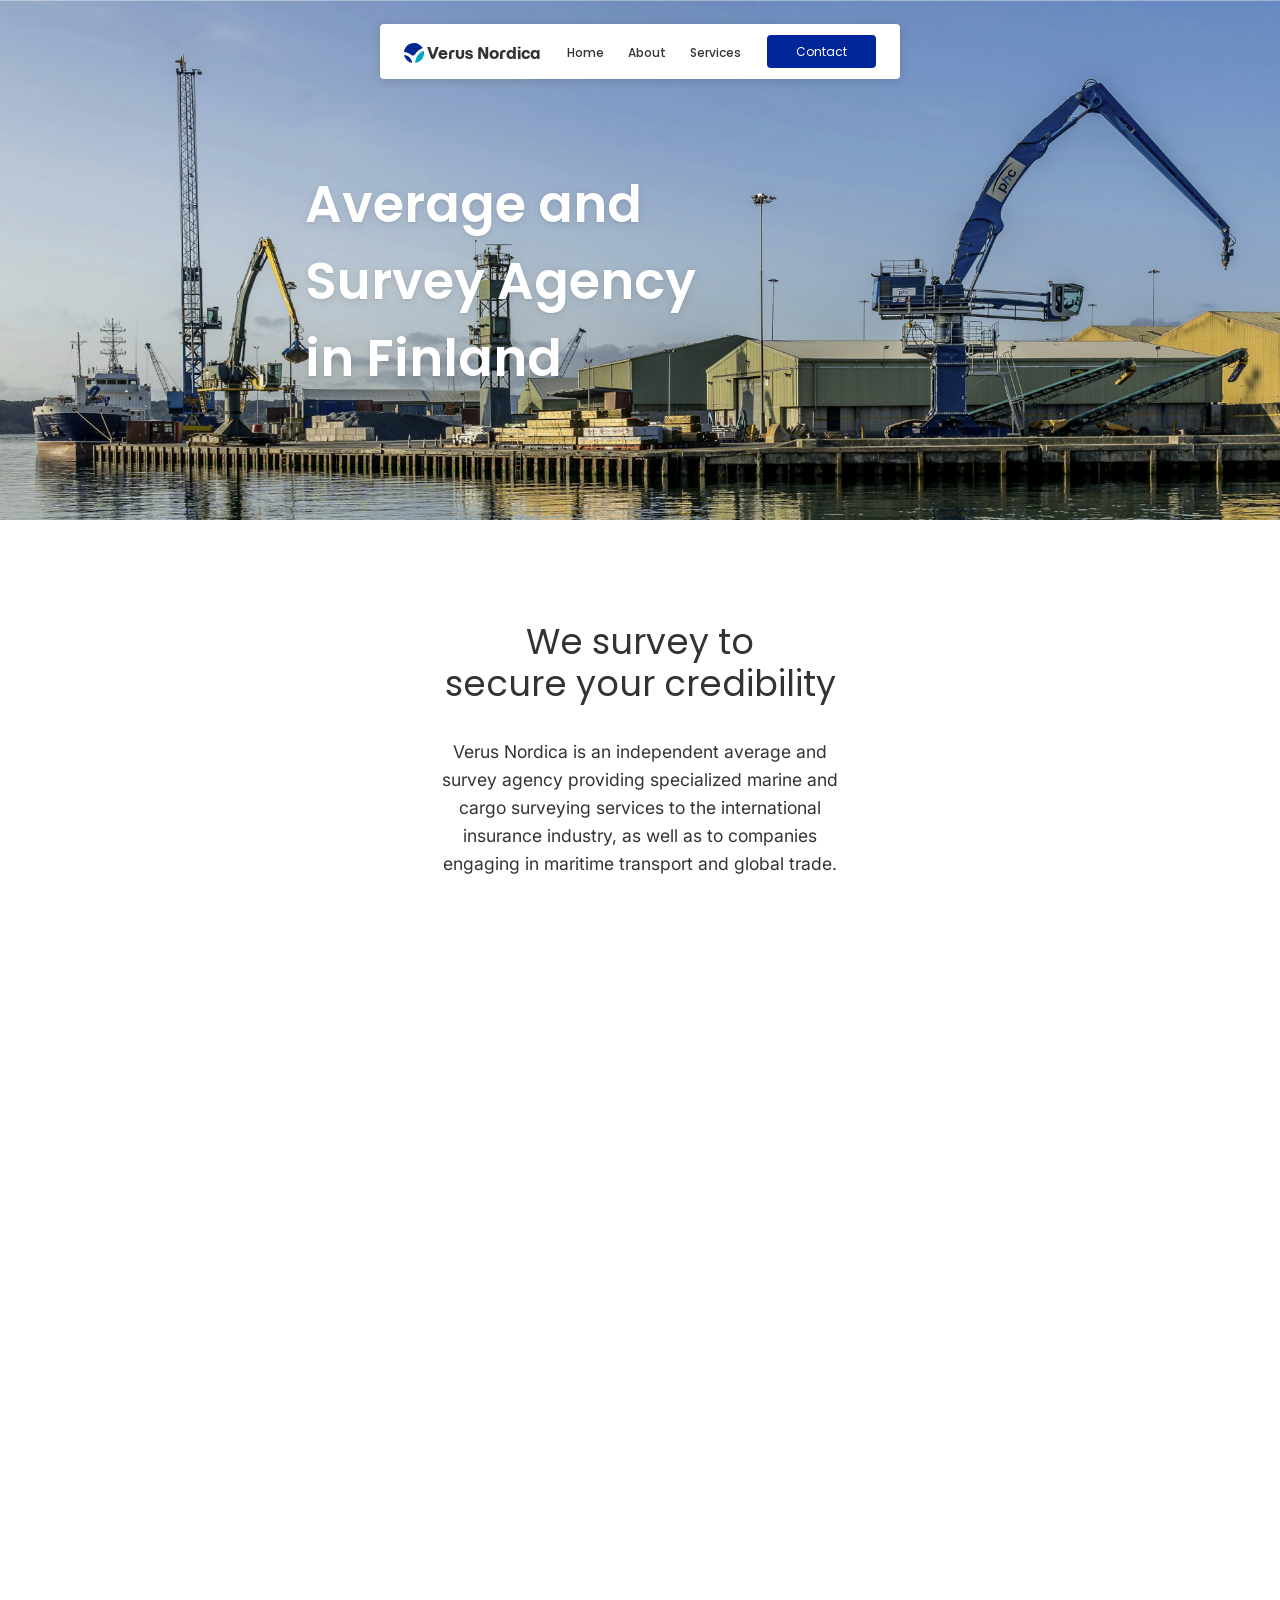
==== commit 0e25492c: "Update Text" ====
--- a/index.html
+++ b/index.html
@@ -10,7 +10,6 @@
     href="https://fonts.googleapis.com/css2?family=Inter:wght@400;500;600;700&family=Momo+Trust+Display:wght@400;500;600;700&family=Poppins:wght@200;300;400;500;600;700;800;900&display=swap"
     rel="stylesheet" />
   <link rel="stylesheet" href="styles.css" />
-  <script src="js/translations.js"></script>
 </head>
 
 <body class="body-main">
@@ -38,9 +37,6 @@
         <li><a href="about.html" class="mobile-nav-link" data-i18n="nav.about">About</a></li>
         <li><a href="services.html" class="mobile-nav-link" data-i18n="nav.services">Services</a></li>
         <li><a href="contact.html" class="mobile-nav-link" data-i18n="nav.contact">Contact</a></li>
-        <li class="language-toggle"><a href="#" class="mobile-nav-link" data-lang-toggle="true"
-            data-lang="fi">FI</a><span class="lang-divider">/</span><a href="#" class="mobile-nav-link"
-            data-lang-toggle="true" data-lang="en">EN</a></li>
       </ul>
     </div>
   </div>
@@ -54,8 +50,6 @@
       <li><a href="index.html" class="active-link" data-i18n="nav.home">Home</a></li>
       <li><a href="about.html" data-i18n="nav.about">About</a></li>
       <li><a href="services.html" data-i18n="nav.services">Services</a></li>
-      <li class="language-toggle"><a href="#" data-lang-toggle="true" data-lang="fi">FI</a><span
-          class="lang-divider">/</span><a href="#" data-lang-toggle="true" data-lang="en">EN</a></li>
     </ul>
     <a href="contact.html" class="navbar-contact" data-i18n="nav.contact">Contact</a>
   </nav>
@@ -127,7 +121,7 @@
       <div class="service-card">
         <div class="service-info">
           <div class="service-title" data-i18n="services.service2Title">Survey</div>
-          <div class="service-desc" data-i18n="services.service2Desc">
+          <div class="service-desc" data-i18n="index.service2FullDesc">
             Perform comprehensive marine surveys, including: Marine Cargo
             Surveys, P&I (Protection & Indemnity) Surveys, H&M (Hull &
             Machinery) Surveys, Loss Prevention Surveys, Condition Appraisals,
@@ -141,22 +135,20 @@
         <img src="assets/image3.png" alt="Claims Management" class="service-img" />
         <div class="service-info">
           <div class="service-title" data-i18n="services.service3Title">Claims Management</div>
-          <div class="service-desc" data-i18n="services.service3Desc">
+          <div class="service-desc" data-i18n="index.service3FullDesc">
             Provide full claims management services, including: Claims
-            Settlement, Claims Consulting, Recovery and Subrogation, Salvage
-            Sales.
+            Settlement, Claims Consulting, Recovery and Subrogation.
           </div>
         </div>
       </div>
       <!-- Service Card 4 -->
       <div class="service-card">
         <div class="service-info">
-          <div class="service-title" data-i18n="services.service4Title">Drug and Alcohol Testing</div>
+          <div class="service-title" data-i18n="services.service4Title">Damaged Goods Brokerage</div>
           <div class="service-desc" data-i18n="services.service4Desc">
-            Drug and alcohol testing services for the maritime and transport
-            industries. Testing is conducted on-site at shipyards, ports,
-            terminals and other operational locations. Services include
-            pre-employment screening, random testing and post-incident testing.
+            We specialise in finding suitable buyers for damaged production materials, including transport-damaged lots
+            and industrial goods. The materials are sold on the owner’s behalf as-is, helping to maximise recovery value
+            instead of total loss or direct recycling.
           </div>
         </div>
         <img src="assets/image4.png" alt="Drug and Alcohol Testing" class="service-img" />
--- a/styles.css
+++ b/styles.css
@@ -185,7 +185,7 @@
   margin: 0;
   padding: 0;
   display: flex;
-  gap: 1.5rem;
+  gap: 2.0rem;
 }
 
 .navbar a {
@@ -2176,7 +2176,7 @@
   left: 50%;
   transform: translateX(-50%);
   width: 100%;
-  max-width: 580px;
+  max-width: 520px;
   display: flex;
   justify-content: space-between;
   background: rgba(255, 255, 255);
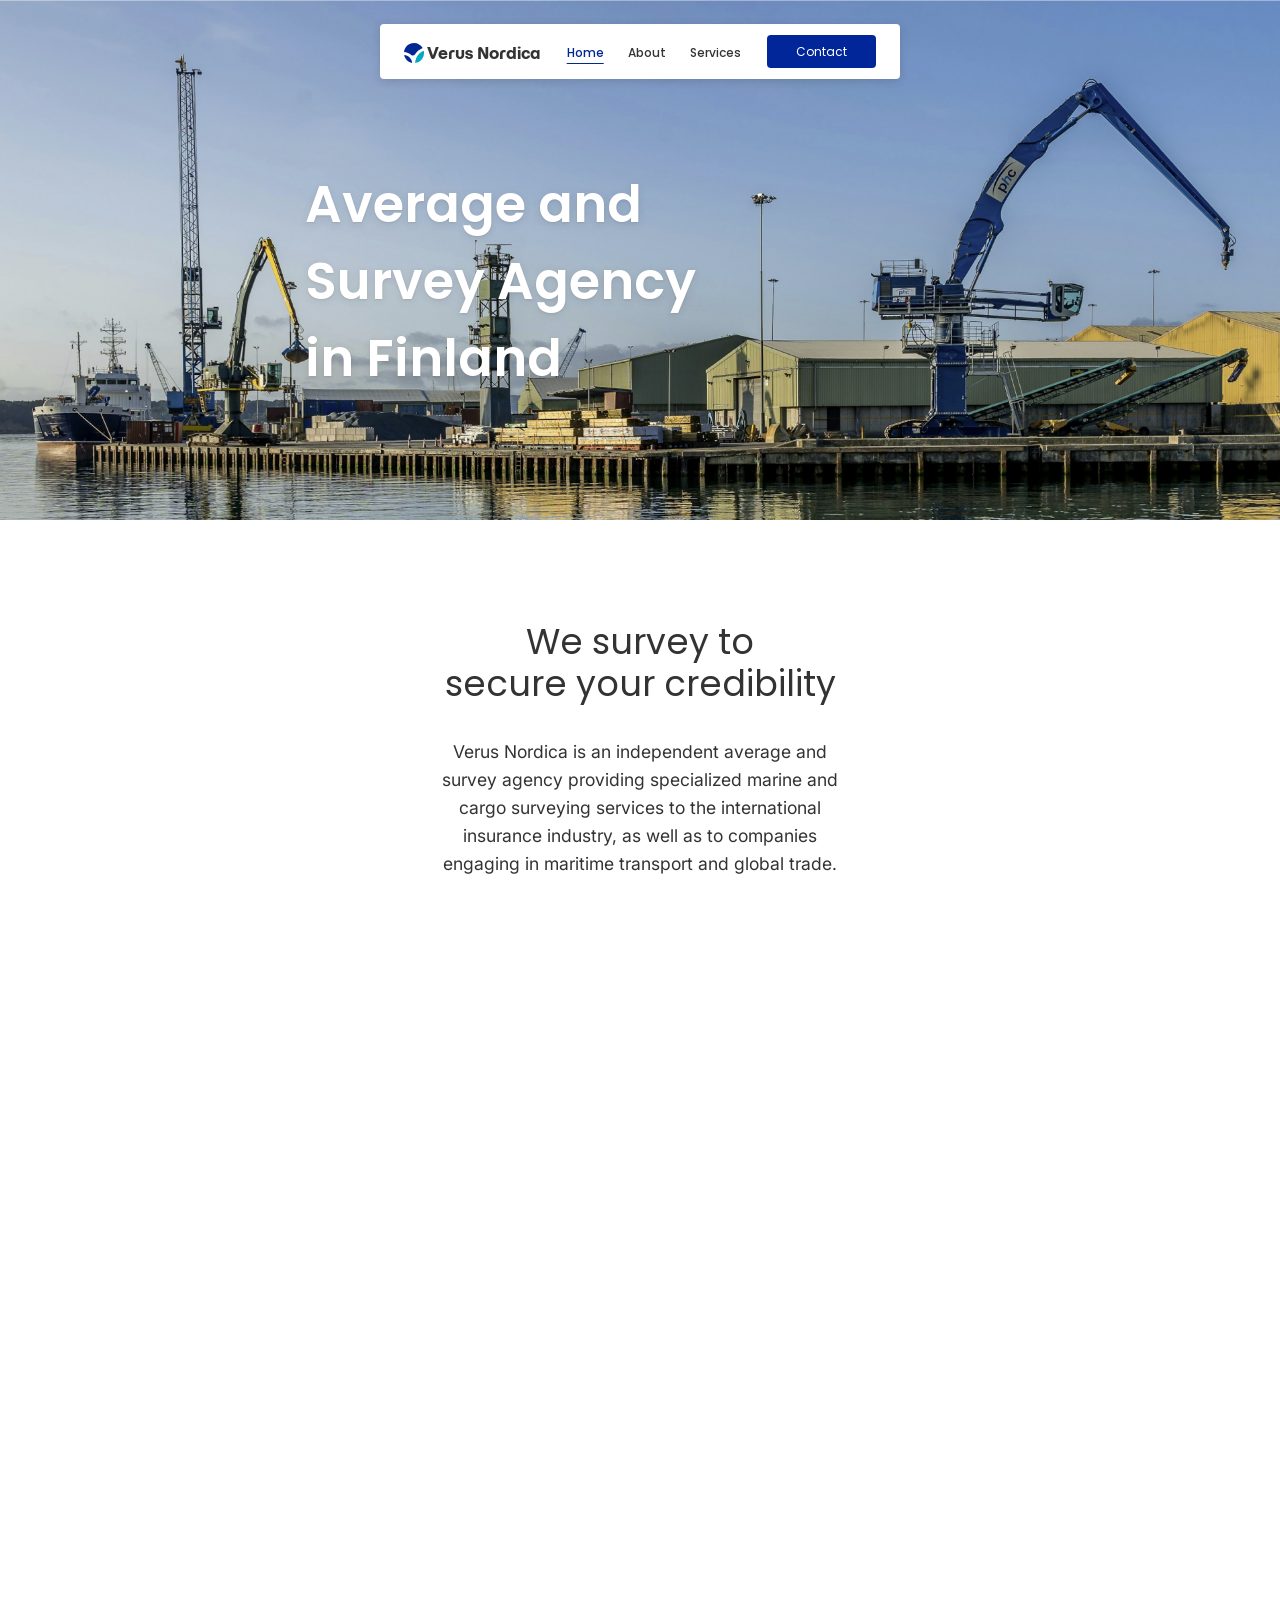
==== commit bb52e396: "Add Brand Link" ====
--- a/index.html
+++ b/index.html
@@ -15,10 +15,12 @@
 <body class="body-main">
   <!-- MOBILE TOP BAR -->
   <div class="mobile-top-bar">
-    <span class="mobile-brand">
-      <img src="assets/logo.svg" alt="Logo Icon" class="logo-img" />
-      <span class="brand-poppins">Verus Nordica</span>
-    </span>
+    <a href="index.html" class="brand-link">
+      <span class="mobile-brand">
+        <img src="assets/logo.svg" alt="Logo Icon" class="logo-img" />
+        <span class="brand-poppins">Verus Nordica</span>
+      </span>
+    </a>
     <button class="mobile-menu-toggle" aria-label="Open navigation">
       &#9776;
     </button>
@@ -42,10 +44,12 @@
   </div>
   <!-- DESKTOP NAVIGATION -->
   <nav class="navbar">
-    <span class="navbar-brand">
-      <img src="assets/logo.svg" alt="Logo Icon" class="logo-img" />
-      <span class="brand-poppins">Verus Nordica</span>
-    </span>
+    <a href="index.html" class="brand-link">
+      <span class="navbar-brand">
+        <img src="assets/logo.svg" alt="Logo Icon" class="logo-img" />
+        <span class="brand-poppins">Verus Nordica</span>
+      </span>
+    </a>
     <ul class="navbar-links">
       <li><a href="index.html" class="active-link" data-i18n="nav.home">Home</a></li>
       <li><a href="about.html" data-i18n="nav.about">About</a></li>
@@ -68,7 +72,7 @@
 
   <!-- ABOUT SECTION -->
   <section class="main-body-text" id="about">
-    <h1 style="text-align: center" data-i18n="index.aboutTitle">
+    <h1 class="index-about-title" data-i18n="index.aboutTitle">
       We survey to<br />
       secure your credibility
     </h1>
@@ -84,8 +88,7 @@
       of our principals, delivering impartial and<br />
       professional assessments
     </p>
-    <a href="about.html" class="see-more-btn" style="display: inline-flex; align-items: center; text-decoration: none"
-      data-i18n="index.seeMore">
+    <a href="about.html" class="see-more-btn" data-i18n="index.seeMore">
       See More
       <span class="see-more-arrow-wrapper">
         <svg class="see-more-arrow" xmlns="http://www.w3.org/2000/svg" width="18" height="18" viewBox="0 0 24 24"
@@ -151,16 +154,12 @@
             instead of total loss or direct recycling.
           </div>
         </div>
-        <img src="assets/image4.png" alt="Drug and Alcohol Testing" class="service-img" />
+        <img src="assets/image4.png" alt="Damaged Goods Brokerage" class="service-img" />
       </div>
     </div>
     <!-- See More Button -->
     <div class="services-more-btn-wrapper">
-      <a href="services.html" class="services-more-btn" style="
-            display: inline-flex;
-            align-items: center;
-            text-decoration: none;
-          " data-i18n="index.seeMore">
+      <a href="services.html" class="services-more-btn" data-i18n="index.seeMore">
         See More
         <span class="see-more-arrow-wrapper">
           <svg class="see-more-arrow" xmlns="http://www.w3.org/2000/svg" width="18" height="18" viewBox="0 0 24 24"
--- a/styles.css
+++ b/styles.css
@@ -27,7 +27,6 @@
 .contact-form input.invalid-field,
 .contact-form textarea.invalid-field {
   border-color: #d93025 !important;
-  box-shadow: inset 0 0 0 1px #d93025;
   background: #fff3f3 !important;
 }
 
@@ -48,12 +47,18 @@
 
 .contact-form input.valid-field,
 .contact-form textarea.valid-field {
-  box-shadow: inset 0 0 0 1px #0f9d58;
+  border-color: #0f9d58 !important;
 }
 
 .contact-form input.valid-field+.field-checkmark,
 .contact-form textarea.valid-field+.field-checkmark {
   opacity: 1;
+}
+
+.contact-form input.invalid-field+.field-checkmark,
+.contact-form textarea.invalid-field+.field-checkmark {
+  opacity: 1;
+  color: #d93025;
 }
 
 html,
@@ -123,6 +128,21 @@
     color 0.2s;
 }
 
+.navbar-links li a:hover {
+  color: #009fbb;
+  text-decoration: underline;
+  text-decoration-thickness: 3px;
+  text-underline-offset: 6px;
+}
+
+.navbar-links li a.active-link,
+.navbar-links li a[aria-current="page"] {
+  color: #002792;
+  text-decoration: underline;
+  text-decoration-thickness: 3px;
+  text-underline-offset: 6px;
+}
+
 .navbar-lang {
   color: #888;
   font-size: 1.1rem;
@@ -145,7 +165,7 @@
 }
 
 .navbar-contact:hover {
-  background: #012182;
+  background: #009fbb;
 }
 
 .navbar-links li.language-toggle,
@@ -271,6 +291,107 @@
   flex: 1 0 auto;
 }
 
+.contact-section {
+  max-width: 600px;
+  margin: 0 auto;
+  padding: 130px 0 100px 0;
+}
+
+.contact-section-title {
+  font-size: 2.2rem;
+  font-weight: 400;
+  margin-bottom: 1.2rem;
+}
+
+.contact-intro {
+  font-size: 1.1rem;
+  margin-bottom: 1.5rem;
+  font-weight: 400;
+  line-height: 1.6;
+}
+
+.contact-info {
+  margin-bottom: 1.5rem;
+  font-weight: 400;
+}
+
+.contact-info-line {
+  font-size: 1.1rem;
+  margin-bottom: 0.3rem;
+  font-weight: 400;
+}
+
+.contact-phone-value {
+  color: #002699;
+  font-weight: 400;
+}
+
+.contact-email-link {
+  color: #002699;
+  text-decoration: none;
+}
+
+.contact-form {
+  display: flex;
+  flex-direction: column;
+  gap: 1.5rem;
+  border-radius: 12px;
+}
+
+.contact-form-row {
+  display: flex;
+  gap: 1rem;
+  margin-top: 1rem;
+}
+
+.contact-field-wrapper {
+  flex: 1;
+  display: flex;
+  flex-direction: column;
+  position: relative;
+}
+
+.contact-field-label {
+  font-weight: 500;
+  margin-bottom: 0.4rem;
+}
+
+.contact-input,
+.contact-textarea {
+  padding: 0.7rem;
+  border-radius: 6px;
+  border: 2px solid #E2F2F4;
+  background: #E2F2F4;
+  font-size: 0.9rem;
+  transition: border-color 0.2s ease;
+}
+
+.contact-input:hover:not(.valid-field):not(.invalid-field),
+.contact-textarea:hover:not(.valid-field):not(.invalid-field) {
+  border-color: #009FBB;
+}
+
+.contact-textarea {
+  font-family: "Poppins", "Inter", Arial, Helvetica, sans-serif;
+}
+
+.contact-submit {
+  margin-top: 0.5rem;
+}
+
+.contact-success {
+  display: none;
+  color: green;
+  margin: 1rem auto 0;
+  text-align: center;
+  max-width: 500px;
+  width: fit-content;
+}
+
+.index-about-title {
+  text-align: center;
+}
+
 /* ================= 5. About Section ================= */
 .about-centered-text {
   text-align: center;
@@ -290,7 +411,7 @@
 
 /* ================= 6. Services Section ================= */
 .services-section {
-  background: #ecf8ff;
+  background: #E2F2F4;
   position: relative;
   padding: 5rem 0;
   margin: 0;
@@ -458,16 +579,17 @@
   object-fit: cover;
   border-radius: 10px;
   margin-bottom: 2rem;
+  margin-top: 2.5rem;
 }
 
 .service-text h2 {
-  font-size: 2rem;
+  font-size: 2.2rem;
   font-weight: 400;
 }
 
 .service-text p {
   font-size: 0.8rem;
-  font-weight: 300;
+  font-weight: 400;
 }
 
 .service-text ul {
@@ -478,7 +600,7 @@
   border: none;
   height: 2px;
   width: 100%;
-  background-color: #ecf8ff;
+  background-color: #E2F2F4;
   margin: 20px 0;
 }
 
@@ -545,7 +667,7 @@
   background-size: cover;
   background-position: center;
   background-repeat: no-repeat;
-  min-height: 600px;
+  min-height: 450px;
 }
 
 .topaboutpage .tsp-1 {
@@ -554,40 +676,6 @@
   padding: 130px 0 100px 0;
 }
 
-.carousel {
-  width: 100%;
-  overflow: hidden;
-  padding: 0;
-  margin-top: -150px;
-  position: relative;
-  z-index: 2;
-}
-
-.carousel-track {
-  display: flex;
-  gap: 50px;
-  width: max-content;
-  animation: scroll 30s linear infinite;
-}
-
-.carousel-track img {
-  width: 35vw;
-  height: 50vh;
-  object-fit: cover;
-  border-radius: 10px;
-  flex-shrink: 0;
-}
-
-@keyframes scroll {
-  from {
-    transform: translateX(0);
-  }
-
-  to {
-    transform: translateX(calc(-50% - 5px));
-  }
-}
-
 .tpa-1 {
   font-size: 1.1rem;
   font-weight: 400;
@@ -598,7 +686,7 @@
 }
 
 .info {
-  background: #ecf8ff;
+  background: #E2F2F4;
   max-width: 700px;
   margin: 0 auto;
   border-radius: 5px;
@@ -615,10 +703,10 @@
 .info-grid {
   display: grid;
   grid-template-columns: 150px 1fr;
-  gap: 15px 100px;
-  padding-left: 35px;
-  max-width: 600px;
-  margin-bottom: 2rem;
+  gap: 8px 65px;
+  padding-left: 0;
+  max-width: 100%;
+  margin: 0 0 2rem;
 }
 
 .label {
@@ -629,6 +717,20 @@
   gap: 1rem;
 }
 
+.member-name {
+  font-size: 1.8rem;
+  line-height: 1.05;
+  color: #2f3338;
+  white-space: nowrap;
+}
+
+.member-role {
+  font-size: 1rem;
+  line-height: 1.15;
+  color: #009FBB;
+  white-space: nowrap;
+}
+
 .info-icon {
   flex-shrink: 0;
 }
@@ -638,17 +740,39 @@
   font-weight: 400;
 }
 
+.about-contact-value {
+  color: #002699;
+  font-weight: 400;
+  display: flex;
+  justify-content: flex-end;
+  align-items: center;
+  gap: 0.35rem;
+  white-space: nowrap;
+}
+
+.about-contact-label {
+  color: #333;
+}
+
+.about-contact-link {
+  color: #002699;
+  text-decoration: none;
+  font-weight: 400;
+  white-space: nowrap;
+}
+
 .tpa-2 {
-  max-width: 700px;
+  max-width: 900px;
   margin: 0 auto;
-  padding: 70px 0 10px 0;
+  padding: 70px 70px 10px;
   font-size: 2.2rem;
   font-weight: 400;
+  text-align: center;
 }
 
 .section-img {
   width: 100%;
-  max-width: 500px;
+  max-width: 530px;
   height: auto;
   object-fit: cover;
   border-radius: 10px;
@@ -658,10 +782,9 @@
 }
 
 .info-1 {
-  max-width: 700px;
+  max-width: 530px;
   margin: 0 auto;
-  padding: 20px;
-  padding-bottom: 60px;
+  padding: 20px 0 60px;
 }
 
 /* mobile css for about page */
@@ -682,20 +805,6 @@
   .tsp-3 {
     font-size: 1rem;
     line-height: 1.6;
-  }
-
-  .carousel {
-    margin-top: -80px;
-  }
-
-  .carousel-track {
-    gap: 20px;
-    margin-top: 4rem;
-  }
-
-  .carousel-track img {
-    width: 80vw;
-    height: 250px;
   }
 
   .tpa-1 {
@@ -716,7 +825,7 @@
 
   .info-grid {
     grid-template-columns: 1fr;
-    gap: 8px;
+    gap: 2px;
     padding-left: 0;
   }
 
@@ -725,11 +834,49 @@
     text-align: left;
   }
 
+  .about-contact-value {
+    display: block;
+    justify-content: flex-start;
+    white-space: normal;
+    line-height: 1.35;
+  }
+
+  .about-contact-label {
+    display: block;
+    margin-bottom: 0.3rem;
+  }
+
+  .about-contact-link {
+    display: block;
+    white-space: normal;
+    overflow-wrap: anywhere;
+  }
+
   .label {
     font-weight: 400;
     margin-top: 10px;
   }
 
+  .member-name {
+    font-size: 1.8rem;
+    order: 1;
+  }
+
+  .member-role {
+    font-size: 1.2rem;
+    order: 2;
+    margin-bottom: 2rem;
+  }
+
+  .tel-row {
+    order: 3;
+    margin-bottom: 0.6rem;
+  }
+
+  .email-row {
+    order: 4;
+  }
+
   .tpa-2 {
     padding: 60px 20px 30px;
     font-size: 1.8rem;
@@ -748,23 +895,32 @@
 /* ================= CONTACT PAGE RESPONSIVE STYLES ================= */
 @media (max-width: 770px) {
   .contact-section {
-    padding: 80px 0 40px 0 !important;
-    max-width: 98vw !important;
-    margin: 0 1vw !important;
+    padding: 80px 1rem 40px !important;
+    max-width: 100% !important;
+    margin: 0 !important;
   }
 
   .contact-form {
-    padding: 1rem !important;
-    gap: 0.8rem !important;
-  }
-
-  .contact-form>div[style*="display: flex;"][style*="gap: 1rem;"] {
+    width: 100% !important;
+    padding: 0 !important;
+    margin: 0 !important;
+    gap: 1rem !important;
+  }
+
+  .contact-intro-merged,
+  .contact-info {
+    max-width: none !important;
+    margin-left: 0 !important;
+    margin-right: 0 !important;
+  }
+
+  .contact-form-row {
     flex-direction: column !important;
-    gap: 0.5rem !important;
-  }
-
-  .contact-form input,
-  .contact-form textarea {
+    gap: 1rem !important;
+  }
+
+  .contact-input,
+  .contact-textarea {
     font-size: 1rem !important;
     padding: 0.6rem !important;
     font-family: "Poppins", "Inter", Arial, Helvetica, sans-serif !important;
@@ -778,30 +934,23 @@
     padding: 0.7rem 1.2rem !important;
   }
 
-  .contact-section h1 {
+  .contact-section-title {
     font-size: clamp(2rem, 9vw, 2.8rem) !important;
     text-align: left !important;
-    margin-left: 0.5vw !important;
+    margin-left: 0 !important;
   }
 }
 
 /* ...existing code... */
-
-.contact-section p {
-  font-size: 1.1rem !important;
-  width: 95vw !important;
-  margin: 0 auto 1.2rem auto !important;
-}
-
 /* ================= 8. Contact Section ================= */
 
 @media (max-width: 430px) {
   .contact-section {
-    padding: 60px 0 35px 0 !important;
+    padding: 60px 1rem 35px !important;
   }
 
   .contact-form {
-    padding: 0.5rem !important;
+    padding: 0 !important;
   }
 
   .send-message-btn {
@@ -814,9 +963,9 @@
     max-width: 260px !important;
     margin-left: auto !important;
     margin-right: auto !important;
-    border: 1.5px solid #002699 !important;
-    background: #fff !important;
-    color: #333333 !important;
+    border: none !important;
+    background: #002699 !important;
+    color: #fff !important;
     font-size: 0.7rem !important;
     font-weight: 500 !important;
     font-family: "Poppins", "Inter", Arial, Helvetica, sans-serif !important;
@@ -829,10 +978,10 @@
     border-radius: 3px !important;
   }
 
-  .contact-section h1 {
+  .contact-section-title {
     font-size: clamp(2rem, 9vw, 2.8rem) !important;
     text-align: left !important;
-    margin-left: 2.5vw !important;
+    margin-left: 0 !important;
   }
 }
 
@@ -842,11 +991,11 @@
   display: flex;
   align-items: center;
   justify-content: center;
-  margin: 0 auto 0 auto;
+  margin: 1.2rem auto 0 auto;
   padding: 0.85rem 2.5rem;
-  background: #fff;
-  color: #333333;
-  border: 1.5px solid #002699;
+  background: #002699;
+  color: #fff;
+  border: none;
   border-radius: 3px;
   font-size: 0.7rem;
   font-weight: 500;
@@ -860,7 +1009,7 @@
 }
 
 .send-message-btn:hover {
-  background: #002699;
+  background: #009fbb;
   color: #fff;
 }
 
@@ -1002,6 +1151,13 @@
     gap: 0.2em;
   }
 
+  .mobile-top-bar .brand-link {
+    display: inline-flex;
+    align-items: center;
+    margin-top: 0.25rem;
+    text-decoration: none;
+  }
+
   .mobile-top-bar .logo-img {
     height: 1.6em;
     margin-bottom: -0.01rem;
@@ -1237,6 +1393,18 @@
     text-align: center;
   }
 
+  .contact-intro,
+  .contact-intro-merged,
+  .contact-intro-1,
+  .contact-intro-2 {
+    text-align: left !important;
+    width: 100% !important;
+    margin-left: 0 !important;
+    margin-right: 0 !important;
+    padding-left: 0 !important;
+    padding-right: 0 !important;
+  }
+
   .hero-image-wrapper {
     min-height: 180px;
   }
@@ -1416,6 +1584,8 @@
     font-size: 0.7rem;
     margin-left: auto;
     margin-right: auto;
+    margin-top: 2rem;
+    margin-bottom: 1.2rem;
   }
 
   .service-card {
@@ -1735,7 +1905,7 @@
 
 /* Services Section */
 .services-section {
-  background: #ecf8ff;
+  background: #E2F2F4;
   position: relative;
   padding: 5rem 0;
   margin: 0;
@@ -1875,13 +2045,13 @@
   min-width: 260px;
   margin: 0 auto 0 auto;
   padding: 0.85rem 2.5rem;
-  background: #fff;
-  color: #333333;
-  border: 1.5px solid #002699;
+  background: #002699;
+  color: #fff;
   border-radius: 3px;
   font-size: 0.7rem;
   font-weight: 500;
   font-family: "Poppins", "Inter", Arial, Helvetica, sans-serif;
+  text-decoration: none;
   cursor: pointer;
   transition:
     background 0.2s,
@@ -1890,8 +2060,9 @@
 
 .see-more-btn:hover,
 .services-more-btn:hover {
-  background: #002699;
+  background: #009fbb;
   color: #fff;
+  text-decoration: none;
 }
 
 .see-more-btn .chevron,
@@ -2241,7 +2412,13 @@
 .navbar-brand {
   font-weight: 700;
   font-size: 1rem;
-  margin-top: 0.3rem;
+}
+
+.navbar .brand-link {
+  color: inherit;
+  text-decoration: none;
+  display: inline-flex;
+  align-items: center;
 }
 
 .navbar-links {
@@ -2263,6 +2440,21 @@
     color 0.2s;
 }
 
+.navbar-links li a:hover {
+  color: #009fbb;
+  text-decoration: underline;
+  text-decoration-thickness: 1px;
+  text-underline-offset: 6px;
+}
+
+.navbar-links li a.active-link,
+.navbar-links li a[aria-current="page"] {
+  color: #002792;
+  text-decoration: underline;
+  text-decoration-thickness: 1px;
+  text-underline-offset: 6px;
+}
+
 .navbar-lang {
   color: #888;
   font-size: 1.1rem;
@@ -2285,7 +2477,7 @@
 }
 
 .navbar-contact:hover {
-  background: #012182;
+  background: #009fbb;
 }
 
 .navbar ul {
@@ -2611,6 +2803,7 @@
   display: inline-block;
   vertical-align: middle;
   margin-left: 0;
+  stroke: #fff;
   transition: stroke 0.2s;
 }
 
@@ -2624,12 +2817,12 @@
   min-width: 170px;
   margin-left: auto;
   margin-right: auto;
-  border: 1.5px solid #002699;
-  background: #fff;
-  color: #333333;
+  background: #002699;
+  color: #fff;
   font-size: 0.7rem;
   font-weight: 500;
   font-family: "Poppins", "Inter", Arial, Helvetica, sans-serif;
+  text-decoration: none;
   cursor: pointer;
   transition:
     background 0.2s,
@@ -2638,6 +2831,11 @@
   padding: 0.85rem 2.5rem;
 }
 
+.see-more-btn:hover,
+.services-more-btn:hover {
+  text-decoration: none;
+}
+
 .see-more-arrow-wrapper {
   position: absolute;
   right: 1.5rem;
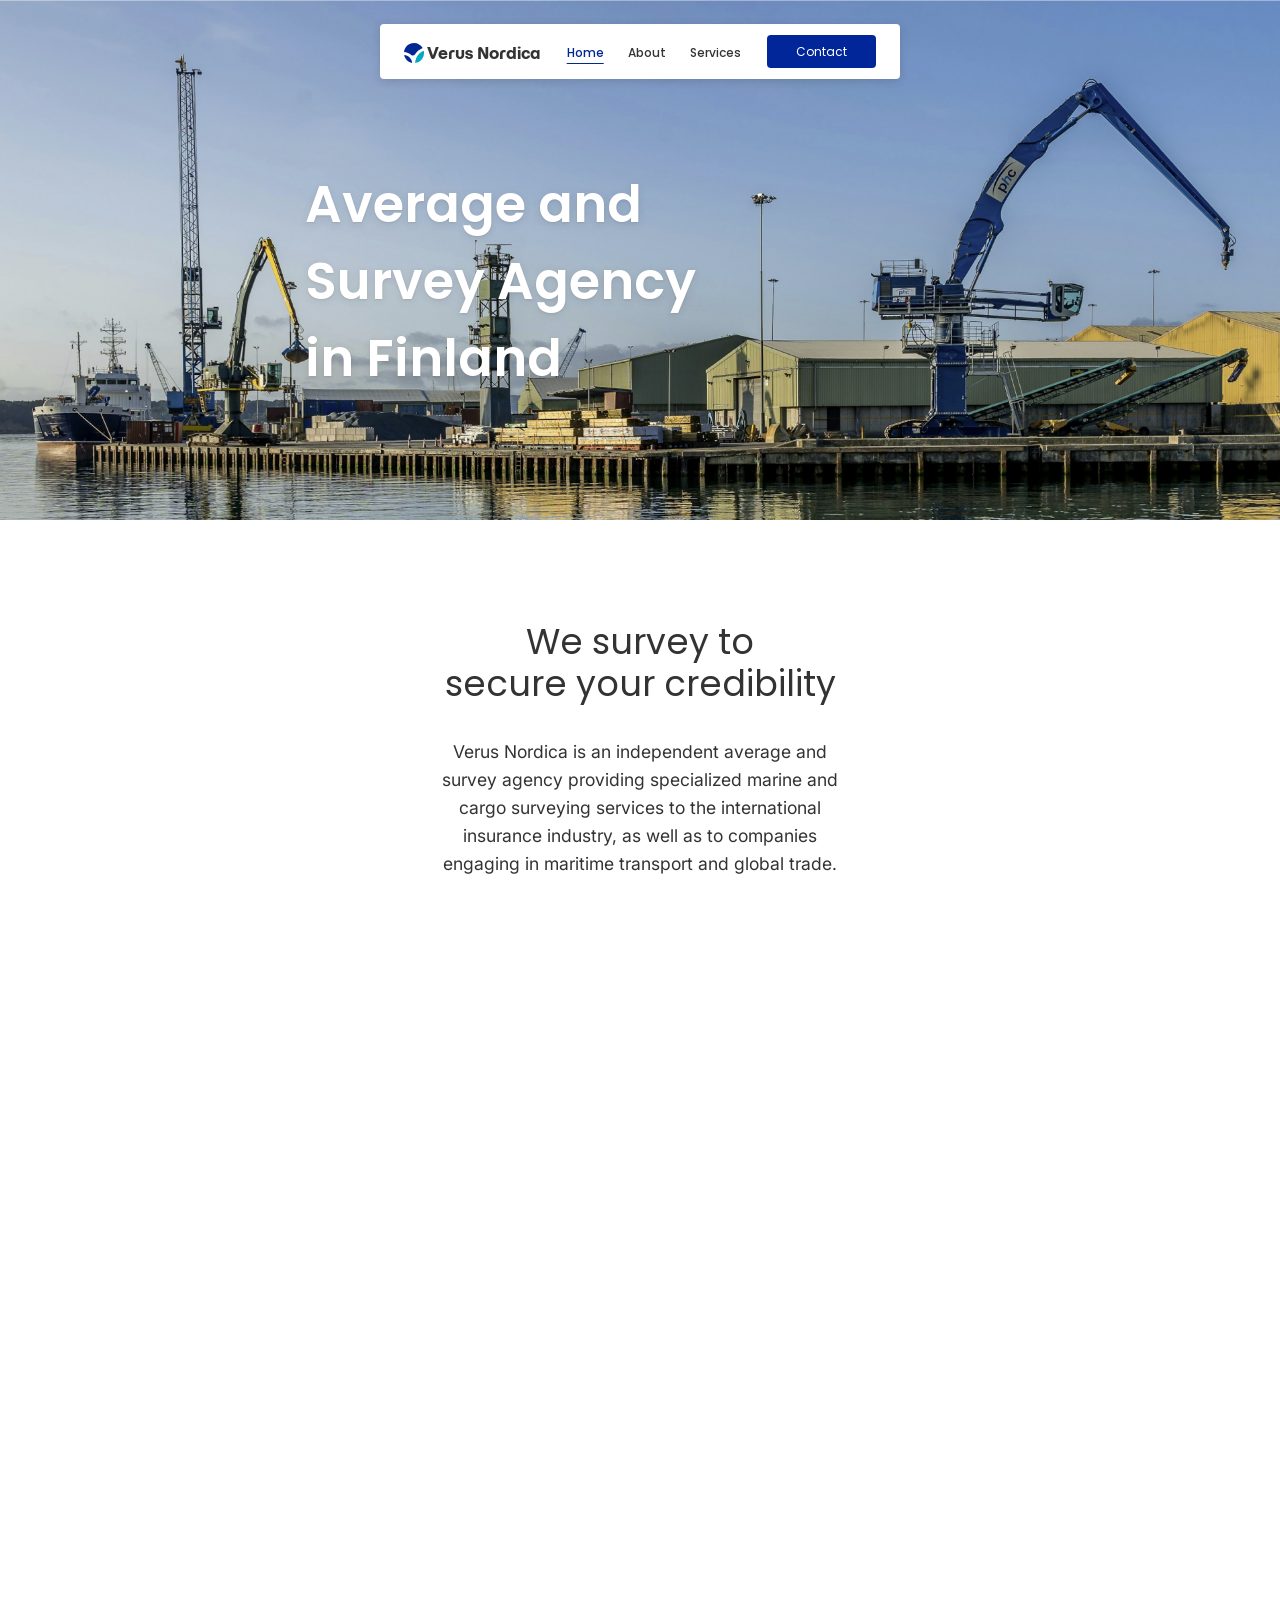
==== commit 5a24ea97: "services section image" ====
--- a/index.html
+++ b/index.html
@@ -1,182 +1,270 @@
 <!doctype html>
 <html lang="en">
-
-<head>
-  <meta charset="UTF-8" />
-  <meta name="viewport" content="width=device-width, initial-scale=1.0" />
-  <title>Verus Nordica</title>
-  <link rel="icon" type="image/x-icon" href="assets/favicon.ico" />
-  <link
-    href="https://fonts.googleapis.com/css2?family=Inter:wght@400;500;600;700&family=Momo+Trust+Display:wght@400;500;600;700&family=Poppins:wght@200;300;400;500;600;700;800;900&display=swap"
-    rel="stylesheet" />
-  <link rel="stylesheet" href="styles.css" />
-</head>
-
-<body class="body-main">
-  <!-- MOBILE TOP BAR -->
-  <div class="mobile-top-bar">
-    <a href="index.html" class="brand-link">
-      <span class="mobile-brand">
-        <img src="assets/logo.svg" alt="Logo Icon" class="logo-img" />
-        <span class="brand-poppins">Verus Nordica</span>
-      </span>
-    </a>
-    <button class="mobile-menu-toggle" aria-label="Open navigation">
-      &#9776;
-    </button>
-  </div>
-  <!-- MOBILE NAVIGATION OVERLAY -->
-  <div class="mobile-nav-overlay" id="mobileNavOverlay">
-    <div class="mobile-nav-content">
-      <button class="mobile-nav-close" aria-label="Close navigation">
-        <svg width="36" height="36" viewBox="0 0 36 36" fill="none" xmlns="http://www.w3.org/2000/svg">
-          <line x1="10" y1="10" x2="26" y2="26" stroke="white" stroke-width="2" stroke-linecap="round" />
-          <line x1="26" y1="10" x2="10" y2="26" stroke="white" stroke-width="2" stroke-linecap="round" />
-        </svg>
+  <head>
+    <meta charset="UTF-8" />
+    <meta name="viewport" content="width=device-width, initial-scale=1.0" />
+    <title>Verus Nordica</title>
+    <link rel="icon" type="image/x-icon" href="assets/favicon.ico" />
+    <link
+      href="https://fonts.googleapis.com/css2?family=Inter:wght@400;500;600;700&family=Momo+Trust+Display:wght@400;500;600;700&family=Poppins:wght@200;300;400;500;600;700;800;900&display=swap"
+      rel="stylesheet"
+    />
+    <link rel="stylesheet" href="styles.css" />
+  </head>
+
+  <body class="body-main">
+    <!-- MOBILE TOP BAR -->
+    <div class="mobile-top-bar">
+      <a href="index.html" class="brand-link">
+        <span class="mobile-brand">
+          <img src="assets/logo.svg" alt="Logo Icon" class="logo-img" />
+          <span class="brand-poppins">Verus Nordica</span>
+        </span>
+      </a>
+      <button class="mobile-menu-toggle" aria-label="Open navigation">
+        &#9776;
       </button>
-      <ul class="mobile-nav-links">
-        <li><a href="index.html" class="mobile-nav-link" data-i18n="nav.home">Home</a></li>
-        <li><a href="about.html" class="mobile-nav-link" data-i18n="nav.about">About</a></li>
-        <li><a href="services.html" class="mobile-nav-link" data-i18n="nav.services">Services</a></li>
-        <li><a href="contact.html" class="mobile-nav-link" data-i18n="nav.contact">Contact</a></li>
+    </div>
+    <!-- MOBILE NAVIGATION OVERLAY -->
+    <div class="mobile-nav-overlay" id="mobileNavOverlay">
+      <div class="mobile-nav-content">
+        <button class="mobile-nav-close" aria-label="Close navigation">
+          <svg
+            width="36"
+            height="36"
+            viewBox="0 0 36 36"
+            fill="none"
+            xmlns="http://www.w3.org/2000/svg"
+          >
+            <line
+              x1="10"
+              y1="10"
+              x2="26"
+              y2="26"
+              stroke="white"
+              stroke-width="2"
+              stroke-linecap="round"
+            />
+            <line
+              x1="26"
+              y1="10"
+              x2="10"
+              y2="26"
+              stroke="white"
+              stroke-width="2"
+              stroke-linecap="round"
+            />
+          </svg>
+        </button>
+        <ul class="mobile-nav-links">
+          <li>
+            <a href="index.html" class="mobile-nav-link" data-i18n="nav.home"
+              >Home</a
+            >
+          </li>
+          <li>
+            <a href="about.html" class="mobile-nav-link" data-i18n="nav.about"
+              >About</a
+            >
+          </li>
+          <li>
+            <a
+              href="services.html"
+              class="mobile-nav-link"
+              data-i18n="nav.services"
+              >Services</a
+            >
+          </li>
+          <li>
+            <a
+              href="contact.html"
+              class="mobile-nav-link"
+              data-i18n="nav.contact"
+              >Contact</a
+            >
+          </li>
+        </ul>
+      </div>
+    </div>
+    <!-- DESKTOP NAVIGATION -->
+    <nav class="navbar">
+      <a href="index.html" class="brand-link">
+        <span class="navbar-brand">
+          <img src="assets/logo.svg" alt="Logo Icon" class="logo-img" />
+          <span class="brand-poppins">Verus Nordica</span>
+        </span>
+      </a>
+      <ul class="navbar-links">
+        <li>
+          <a href="index.html" class="active-link" data-i18n="nav.home">Home</a>
+        </li>
+        <li><a href="about.html" data-i18n="nav.about">About</a></li>
+        <li><a href="services.html" data-i18n="nav.services">Services</a></li>
       </ul>
-    </div>
-  </div>
-  <!-- DESKTOP NAVIGATION -->
-  <nav class="navbar">
-    <a href="index.html" class="brand-link">
-      <span class="navbar-brand">
-        <img src="assets/logo.svg" alt="Logo Icon" class="logo-img" />
-        <span class="brand-poppins">Verus Nordica</span>
-      </span>
-    </a>
-    <ul class="navbar-links">
-      <li><a href="index.html" class="active-link" data-i18n="nav.home">Home</a></li>
-      <li><a href="about.html" data-i18n="nav.about">About</a></li>
-      <li><a href="services.html" data-i18n="nav.services">Services</a></li>
-    </ul>
-    <a href="contact.html" class="navbar-contact" data-i18n="nav.contact">Contact</a>
-  </nav>
-
-  <!-- HERO SECTION -->
-  <section class="hero-image-wrapper" id="top">
-    <img src="assets/picture.png" alt="Top Image" class="hero-image" />
-    <div class="hero-text-overlay">
-      <span class="hero-text" data-i18n="index.heroText">
-        Average and<br />
-        Survey Agency<br />
-        in Finland
-      </span>
-    </div>
-  </section>
-
-  <!-- ABOUT SECTION -->
-  <section class="main-body-text" id="about">
-    <h1 class="index-about-title" data-i18n="index.aboutTitle">
-      We survey to<br />
-      secure your credibility
-    </h1>
-    <p class="about-centered-text" data-i18n="index.aboutIntro">
-      Verus Nordica is an independent average and<br />
-      survey agency providing specialized marine and<br />
-      cargo surveying services to the international<br />
-      insurance industry, as well as to companies<br />
-      engaging in maritime transport and global trade.
-    </p>
-    <p data-i18n="index.aboutContent">
-      We act as independent surveyors for the benefit <br />
-      of our principals, delivering impartial and<br />
-      professional assessments
-    </p>
-    <a href="about.html" class="see-more-btn" data-i18n="index.seeMore">
-      See More
-      <span class="see-more-arrow-wrapper">
-        <svg class="see-more-arrow" xmlns="http://www.w3.org/2000/svg" width="18" height="18" viewBox="0 0 24 24"
-          fill="none" stroke="#002699" stroke-width="1.7" stroke-linecap="round" stroke-linejoin="round">
-          <polyline points="8 5 16 12 8 19" />
-        </svg>
-      </span>
-    </a>
-  </section>
-
-  <!-- SERVICES SECTION -->
-  <section class="services-section" id="services">
-    <h2 data-i18n="index.servicesTitle">Services</h2>
-    <p class="services-subtitle" data-i18n="index.servicesSubtitle">
-      Experienced professionals offer a wide range of average and survey
-      agency services.
-    </p>
-    <div class="services-list">
-      <!-- Service Card 1 -->
-      <div class="service-card">
-        <img src="assets/image1.png" alt="Survey" class="service-img" />
-        <div class="service-info">
-          <div class="service-title" data-i18n="services.service1Title">Inspection and Supervision</div>
-          <div class="service-desc" data-i18n="services.service1Desc">
-            Professional and independent inspection and supervision services
-            for cargo and vessel operations. In addition, verify cargo
-            condition and quantity prior to loading and offer real-time
-            supervision during loading and unloading operations.
-          </div>
-        </div>
-      </div>
-      <!-- Service Card 2 -->
-      <div class="service-card">
-        <div class="service-info">
-          <div class="service-title" data-i18n="services.service2Title">Survey</div>
-          <div class="service-desc" data-i18n="index.service2FullDesc">
-            Perform comprehensive marine surveys, including: Marine Cargo
-            Surveys, P&I (Protection & Indemnity) Surveys, H&M (Hull &
-            Machinery) Surveys, Loss Prevention Surveys, Condition Appraisals,
-            Casualty Surveys.
-          </div>
-        </div>
-        <img src="assets/image2.png" alt="Inspection" class="service-img" />
-      </div>
-      <!-- Service Card 3 -->
-      <div class="service-card">
-        <img src="assets/image3.png" alt="Claims Management" class="service-img" />
-        <div class="service-info">
-          <div class="service-title" data-i18n="services.service3Title">Claims Management</div>
-          <div class="service-desc" data-i18n="index.service3FullDesc">
-            Provide full claims management services, including: Claims
-            Settlement, Claims Consulting, Recovery and Subrogation.
-          </div>
-        </div>
-      </div>
-      <!-- Service Card 4 -->
-      <div class="service-card">
-        <div class="service-info">
-          <div class="service-title" data-i18n="services.service4Title">Damaged Goods Brokerage</div>
-          <div class="service-desc" data-i18n="services.service4Desc">
-            We specialise in finding suitable buyers for damaged production materials, including transport-damaged lots
-            and industrial goods. The materials are sold on the owner’s behalf as-is, helping to maximise recovery value
-            instead of total loss or direct recycling.
-          </div>
-        </div>
-        <img src="assets/image4.png" alt="Damaged Goods Brokerage" class="service-img" />
-      </div>
-    </div>
-    <!-- See More Button -->
-    <div class="services-more-btn-wrapper">
-      <a href="services.html" class="services-more-btn" data-i18n="index.seeMore">
+      <a href="contact.html" class="navbar-contact" data-i18n="nav.contact"
+        >Contact</a
+      >
+    </nav>
+
+    <!-- HERO SECTION -->
+    <section class="hero-image-wrapper" id="top">
+      <img src="assets/picture.png" alt="Top Image" class="hero-image" />
+      <div class="hero-text-overlay">
+        <span class="hero-text" data-i18n="index.heroText">
+          Average and<br />
+          Survey Agency<br />
+          in Finland
+        </span>
+      </div>
+    </section>
+
+    <!-- ABOUT SECTION -->
+    <section class="main-body-text" id="about">
+      <h1 class="index-about-title" data-i18n="index.aboutTitle">
+        We survey to<br />
+        secure your credibility
+      </h1>
+      <p class="about-centered-text" data-i18n="index.aboutIntro">
+        Verus Nordica is an independent average and<br />
+        survey agency providing specialized marine and<br />
+        cargo surveying services to the international<br />
+        insurance industry, as well as to companies<br />
+        engaging in maritime transport and global trade.
+      </p>
+      <p data-i18n="index.aboutContent">
+        We act as independent surveyors for the benefit <br />
+        of our principals, delivering impartial and<br />
+        professional assessments
+      </p>
+      <a href="about.html" class="see-more-btn" data-i18n="index.seeMore">
         See More
         <span class="see-more-arrow-wrapper">
-          <svg class="see-more-arrow" xmlns="http://www.w3.org/2000/svg" width="18" height="18" viewBox="0 0 24 24"
-            fill="none" stroke="#002699" stroke-width="1.7" stroke-linecap="round" stroke-linejoin="round">
+          <svg
+            class="see-more-arrow"
+            xmlns="http://www.w3.org/2000/svg"
+            width="18"
+            height="18"
+            viewBox="0 0 24 24"
+            fill="none"
+            stroke="#002699"
+            stroke-width="1.7"
+            stroke-linecap="round"
+            stroke-linejoin="round"
+          >
             <polyline points="8 5 16 12 8 19" />
           </svg>
         </span>
       </a>
-    </div>
-  </section>
-
-  <!-- Footer -->
-  <div id="footer-container"></div>
-  <script src="js/footer.js"></script>
-
-  <!-- Mobile Menu Script -->
-  <script src="js/script.js"></script>
-</body>
-
-</html>+    </section>
+
+    <!-- SERVICES SECTION -->
+    <section class="services-section" id="services">
+      <h2 data-i18n="index.servicesTitle">Services</h2>
+      <p class="services-subtitle" data-i18n="index.servicesSubtitle">
+        Experienced professionals offer a wide range of average and survey
+        agency services.
+      </p>
+      <div class="services-list">
+        <!-- Service Card 1 -->
+        <div class="service-card">
+          <img src="assets/image1.png" alt="Survey" class="service-img" />
+          <div class="service-info">
+            <div class="service-title" data-i18n="services.service1Title">
+              Inspection and Supervision
+            </div>
+            <div class="service-desc" data-i18n="services.service1Desc">
+              Professional and independent inspection and supervision services
+              for cargo and vessel operations. In addition, verify cargo
+              condition and quantity prior to loading and offer real-time
+              supervision during loading and unloading operations.
+            </div>
+          </div>
+        </div>
+        <!-- Service Card 2 -->
+        <div class="service-card">
+          <div class="service-info">
+            <div class="service-title" data-i18n="services.service2Title">
+              Survey
+            </div>
+            <div class="service-desc" data-i18n="index.service2FullDesc">
+              Perform comprehensive marine surveys, including: Marine Cargo
+              Surveys, P&I (Protection & Indemnity) Surveys, H&M (Hull &
+              Machinery) Surveys, Loss Prevention Surveys, Condition Appraisals,
+              Casualty Surveys.
+            </div>
+          </div>
+          <img src="assets/image2.png" alt="Inspection" class="service-img" />
+        </div>
+        <!-- Service Card 3 -->
+        <div class="service-card">
+          <img
+            src="assets/image3.png"
+            alt="Claims Management"
+            class="service-img"
+          />
+          <div class="service-info">
+            <div class="service-title" data-i18n="services.service3Title">
+              Claims Management
+            </div>
+            <div class="service-desc" data-i18n="index.service3FullDesc">
+              Provide full claims management services, including: Claims
+              Settlement, Claims Consulting, Recovery and Subrogation.
+            </div>
+          </div>
+        </div>
+        <!-- Service Card 4 -->
+        <div class="service-card">
+          <div class="service-info">
+            <div class="service-title" data-i18n="services.service4Title">
+              Damaged Goods Brokerage
+            </div>
+            <div class="service-desc" data-i18n="services.service4Desc">
+              We specialise in finding suitable buyers for damaged production
+              materials, including transport-damaged lots and industrial goods.
+              The materials are sold on the owner’s behalf as-is, helping to
+              maximise recovery value instead of total loss or direct recycling.
+            </div>
+          </div>
+          <img
+            src="assets/image4.png"
+            alt="Damaged Goods Brokerage"
+            class="service-img"
+          />
+        </div>
+      </div>
+      <!-- See More Button -->
+      <div class="services-more-btn-wrapper">
+        <a
+          href="services.html"
+          class="services-more-btn"
+          data-i18n="index.seeMore"
+        >
+          See More
+          <span class="see-more-arrow-wrapper">
+            <svg
+              class="see-more-arrow"
+              xmlns="http://www.w3.org/2000/svg"
+              width="18"
+              height="18"
+              viewBox="0 0 24 24"
+              fill="none"
+              stroke="#002699"
+              stroke-width="1.7"
+              stroke-linecap="round"
+              stroke-linejoin="round"
+            >
+              <polyline points="8 5 16 12 8 19" />
+            </svg>
+          </span>
+        </a>
+      </div>
+    </section>
+
+    <!-- Footer -->
+    <div id="footer-container"></div>
+    <script src="js/footer.js"></script>
+
+    <!-- Mobile Menu Script -->
+    <script src="js/script.js"></script>
+  </body>
+</html>
--- a/styles.css
+++ b/styles.css
@@ -50,13 +50,13 @@
   border-color: #0f9d58 !important;
 }
 
-.contact-form input.valid-field+.field-checkmark,
-.contact-form textarea.valid-field+.field-checkmark {
+.contact-form input.valid-field + .field-checkmark,
+.contact-form textarea.valid-field + .field-checkmark {
   opacity: 1;
 }
 
-.contact-form input.invalid-field+.field-checkmark,
-.contact-form textarea.invalid-field+.field-checkmark {
+.contact-form input.invalid-field + .field-checkmark,
+.contact-form textarea.invalid-field + .field-checkmark {
   opacity: 1;
   color: #d93025;
 }
@@ -205,7 +205,7 @@
   margin: 0;
   padding: 0;
   display: flex;
-  gap: 2.0rem;
+  gap: 2rem;
 }
 
 .navbar a {
@@ -360,15 +360,15 @@
 .contact-textarea {
   padding: 0.7rem;
   border-radius: 6px;
-  border: 2px solid #E2F2F4;
-  background: #E2F2F4;
+  border: 2px solid #e2f2f4;
+  background: #e2f2f4;
   font-size: 0.9rem;
   transition: border-color 0.2s ease;
 }
 
 .contact-input:hover:not(.valid-field):not(.invalid-field),
 .contact-textarea:hover:not(.valid-field):not(.invalid-field) {
-  border-color: #009FBB;
+  border-color: #009fbb;
 }
 
 .contact-textarea {
@@ -411,7 +411,7 @@
 
 /* ================= 6. Services Section ================= */
 .services-section {
-  background: #E2F2F4;
+  background: #e2f2f4;
   position: relative;
   padding: 5rem 0;
   margin: 0;
@@ -600,7 +600,7 @@
   border: none;
   height: 2px;
   width: 100%;
-  background-color: #E2F2F4;
+  background-color: #e2f2f4;
   margin: 20px 0;
 }
 
@@ -686,7 +686,7 @@
 }
 
 .info {
-  background: #E2F2F4;
+  background: #e2f2f4;
   max-width: 700px;
   margin: 0 auto;
   border-radius: 5px;
@@ -727,7 +727,7 @@
 .member-role {
   font-size: 1rem;
   line-height: 1.15;
-  color: #009FBB;
+  color: #009fbb;
   white-space: nowrap;
 }
 
@@ -1905,12 +1905,12 @@
 
 /* Services Section */
 .services-section {
-  background: #E2F2F4;
-  position: relative;
-  padding: 5rem 0;
-  margin: 0;
+  background-image: url("assets/Backdrop3.png");
+  background-size: cover;
+  background-position: center;
+  background-repeat: no-repeat;
+  padding: 2.5rem 0 3rem 0;
   width: 100%;
-  z-index: 1;
 }
 
 .services-section h2,
@@ -1938,7 +1938,6 @@
 }
 
 @media (max-width: 700px) {
-
   .services-section h2,
   .services-subtitle {
     padding-left: 1.2rem;
@@ -2850,4 +2849,4 @@
 .services-more-btn:hover .see-more-arrow,
 .see-more-btn:hover .see-more-arrow {
   stroke: #fff !important;
-}+}
